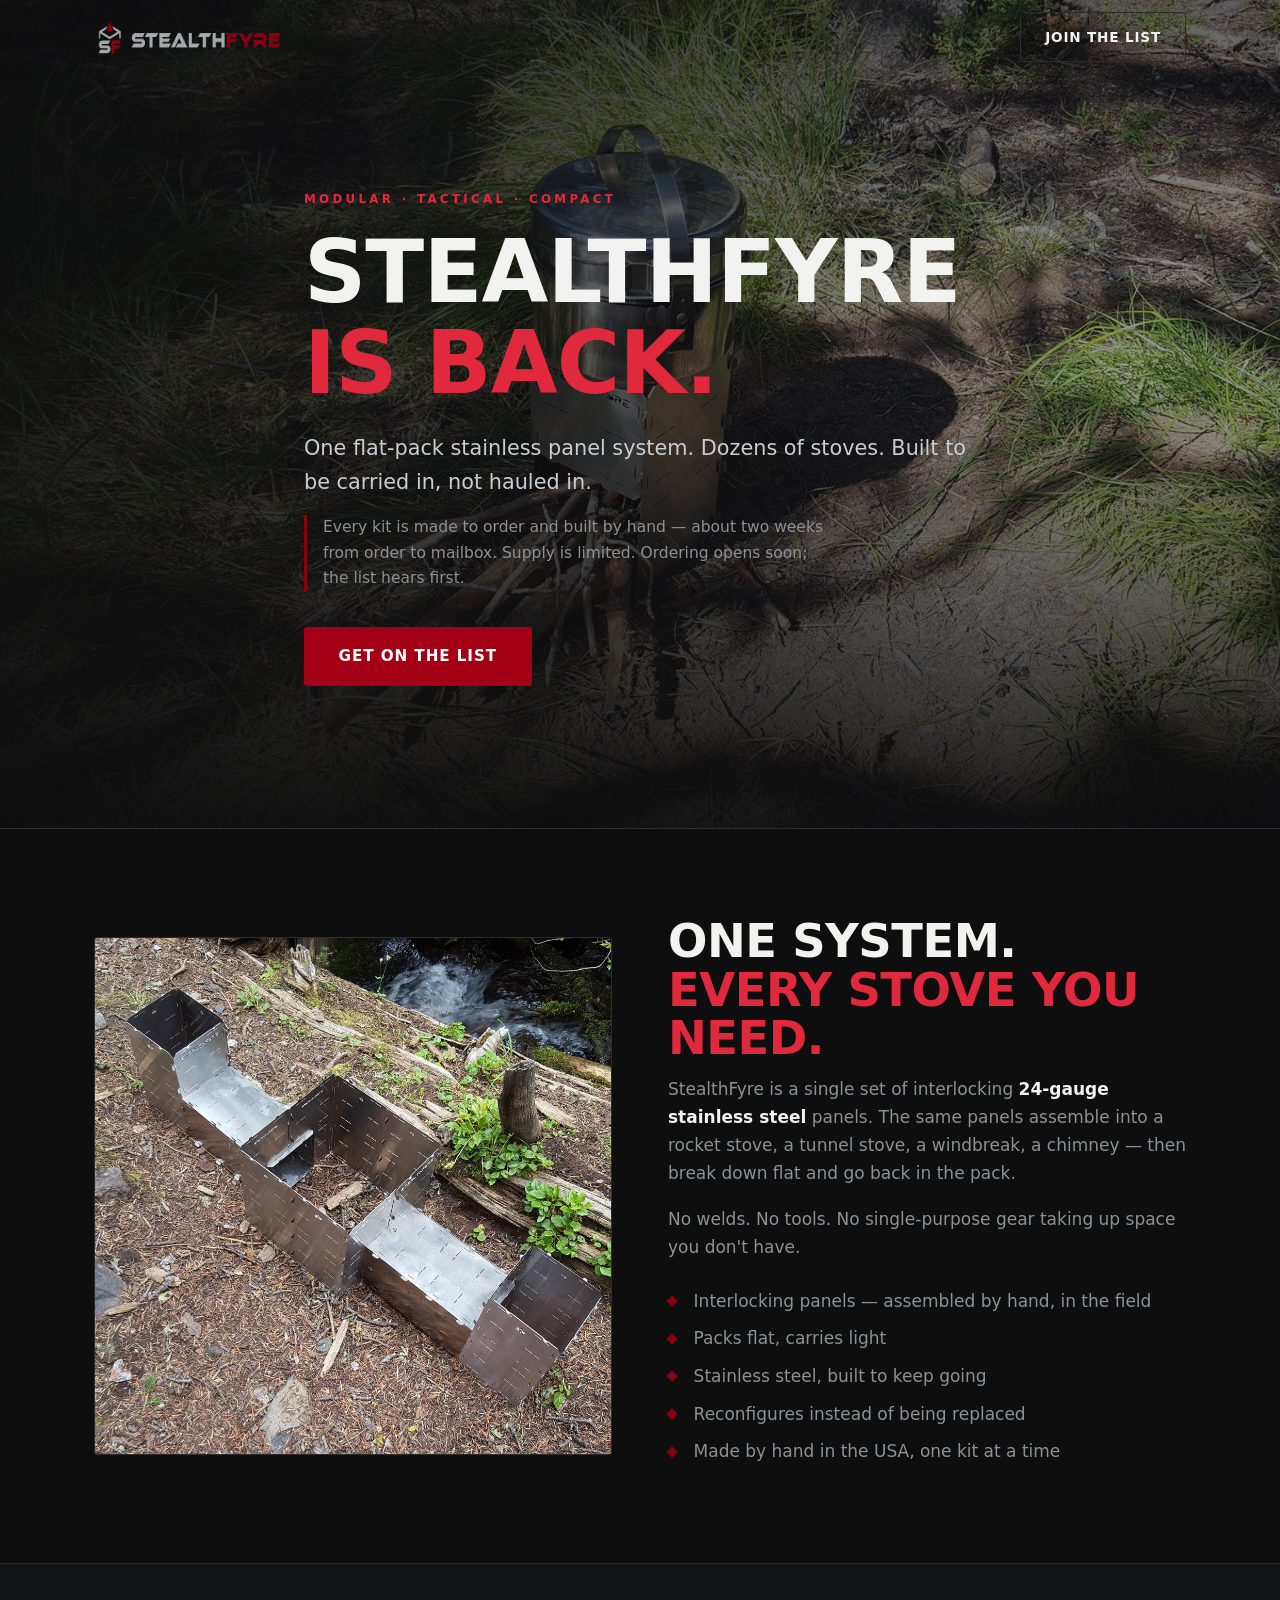
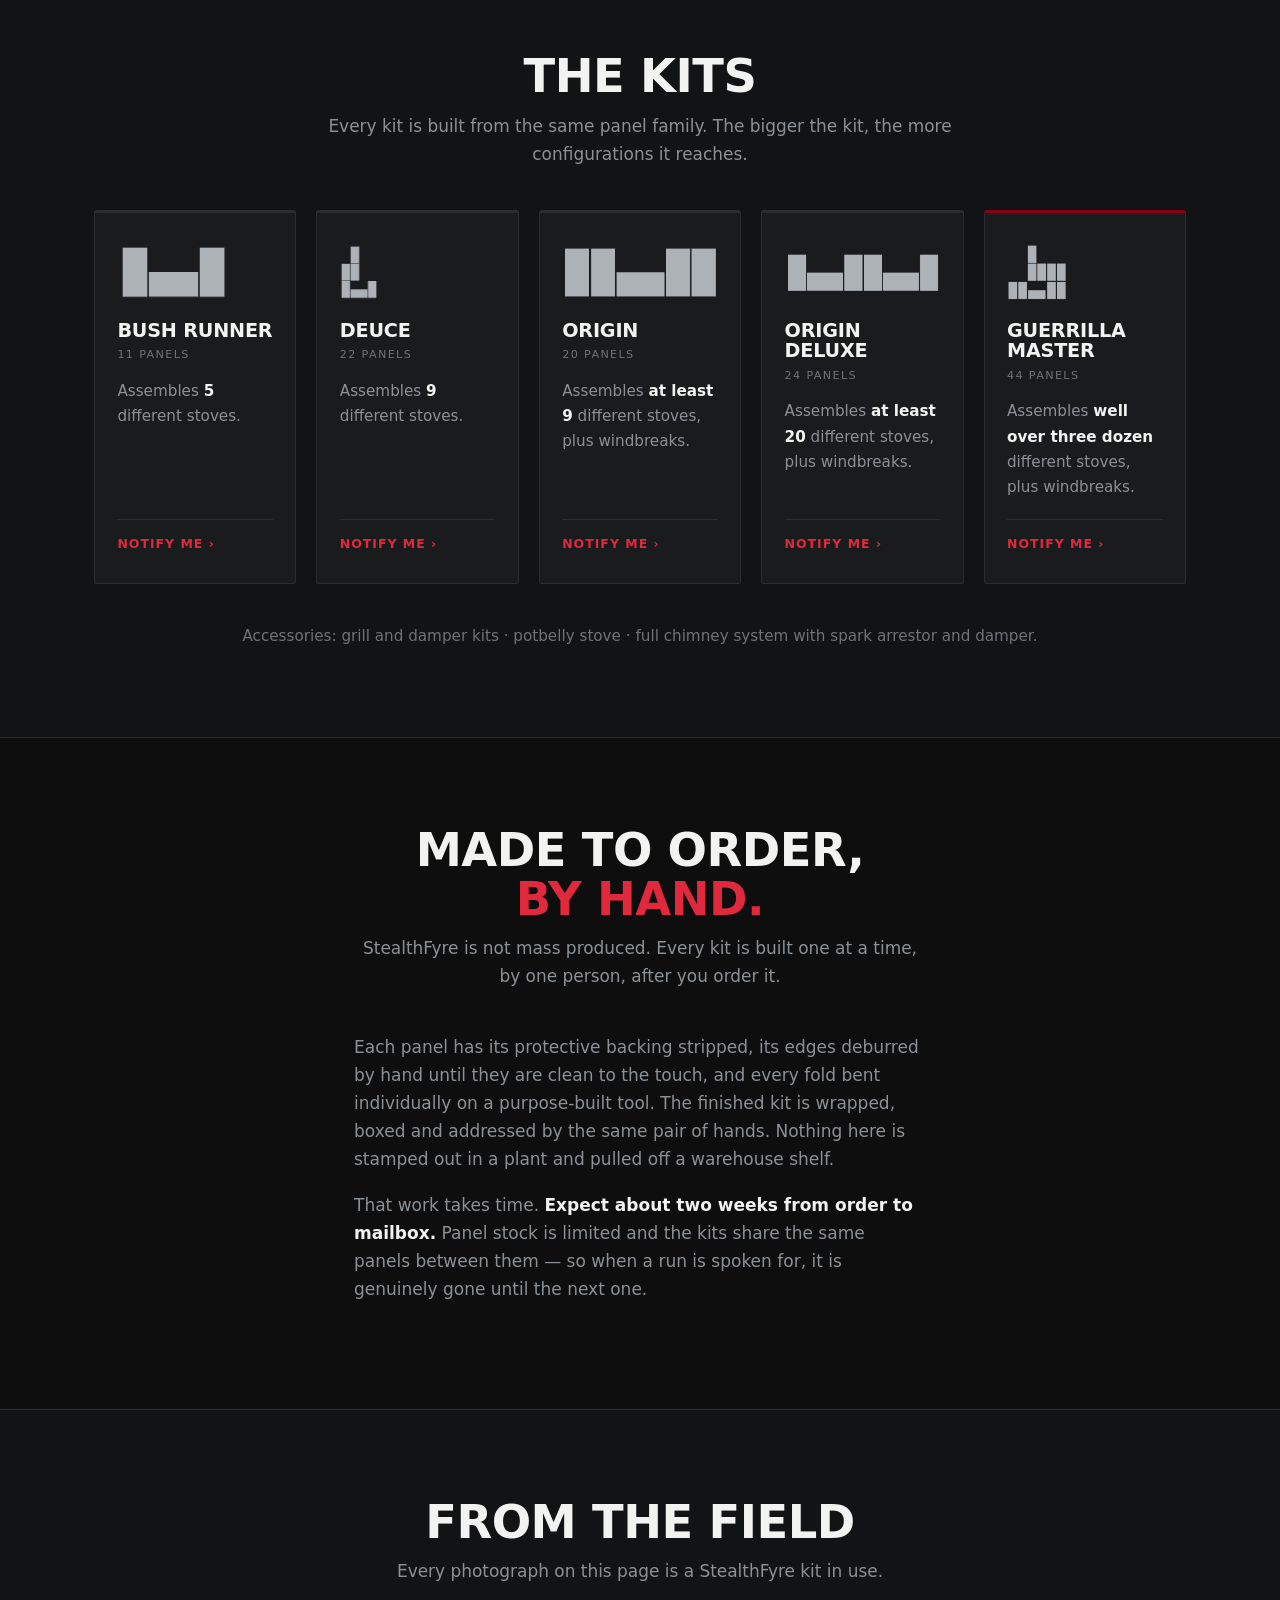
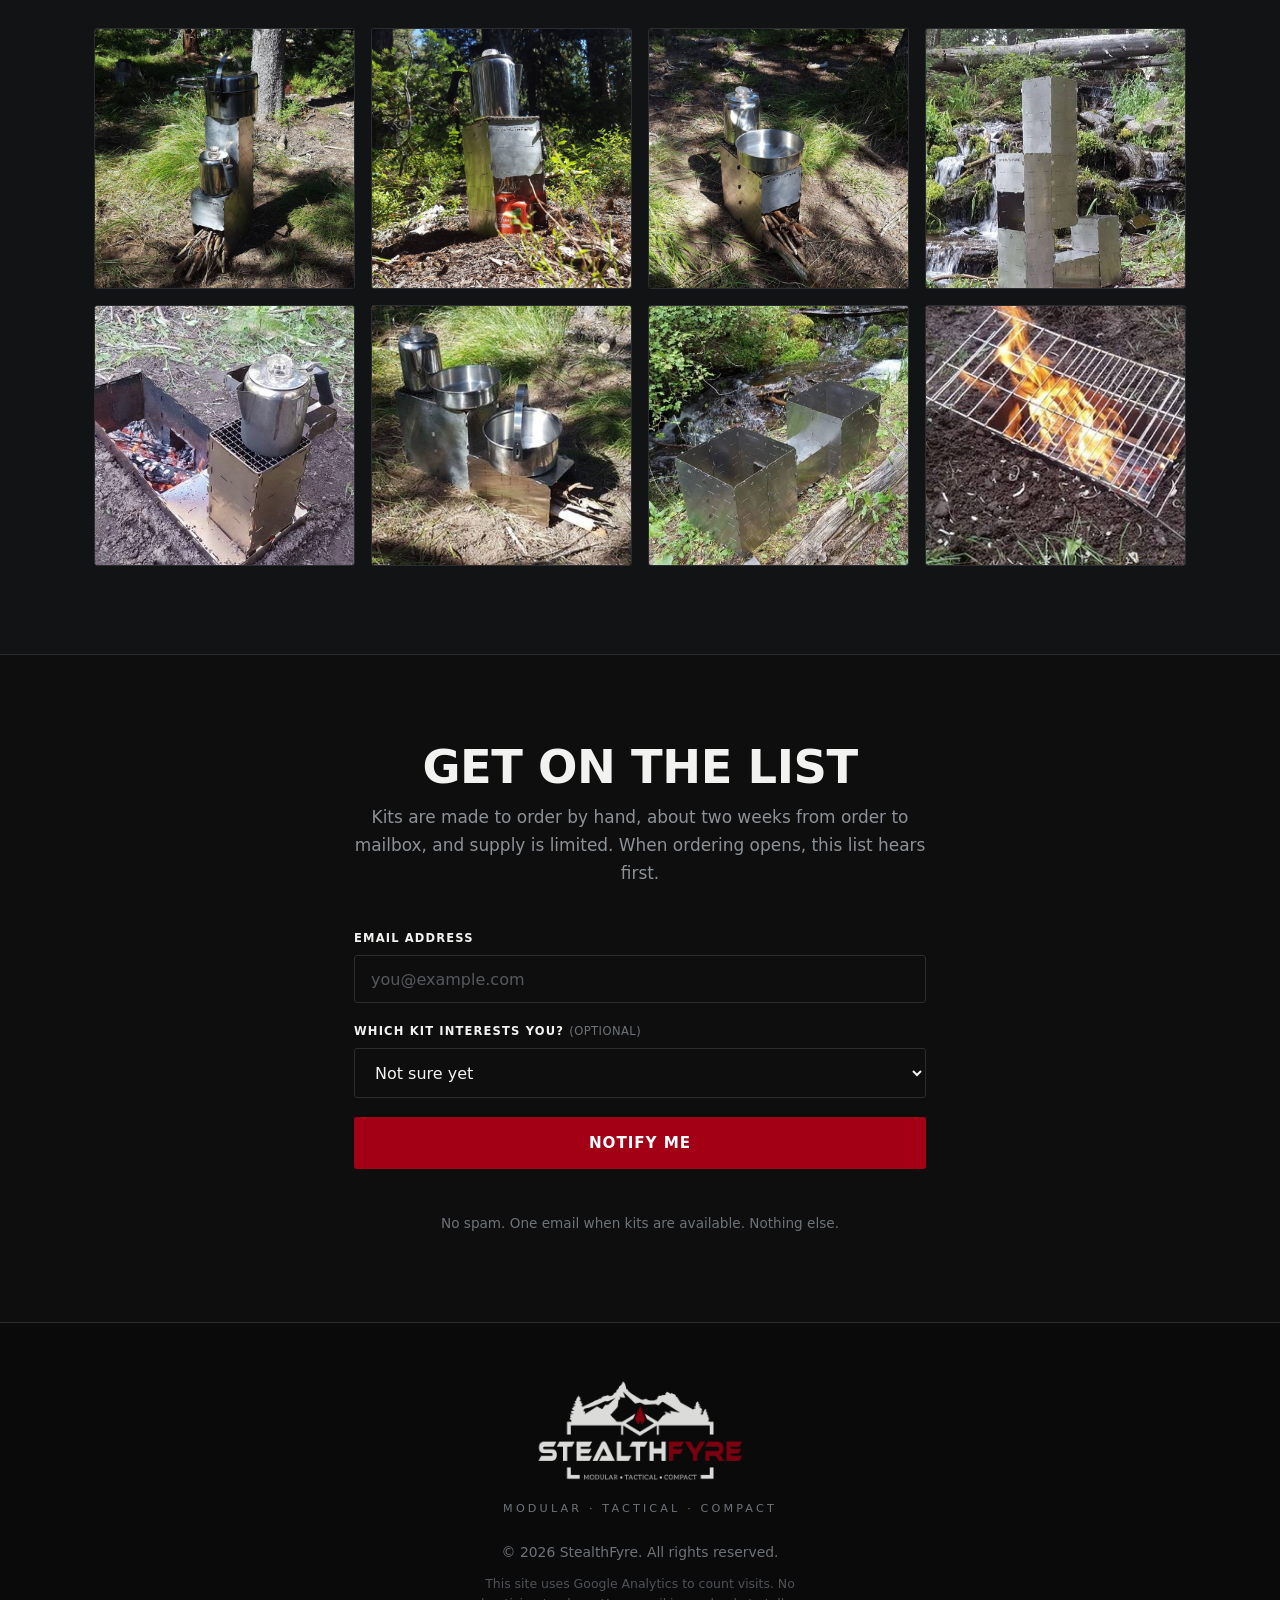
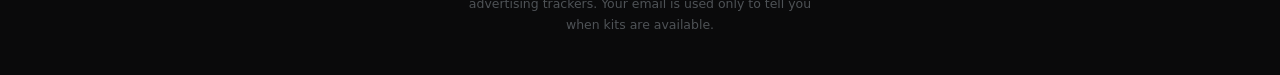
==== index.html @ ad543f23 "Serve the social card image over jsDelivr HTTPS as a cert workaround stealthfyre.com has no HTTPS ce" ====
<!DOCTYPE html>
<html lang="en">
<head>
<meta charset="utf-8">
<meta name="viewport" content="width=device-width, initial-scale=1">
<title>StealthFyre — Modular Stainless Camp Stove Kits</title>
<meta name="description" content="One flat-pack stainless steel panel system that assembles into dozens of different stoves, windbreaks and chimneys. Made to order by hand in the USA. StealthFyre is back — join the list.">
<link rel="icon" href="img/favicon.png" type="image/png">
<link rel="stylesheet" href="style.css">

<meta property="og:title" content="StealthFyre — Modular Stainless Camp Stove Kits">
<meta property="og:description" content="One flat-pack stainless panel system. Dozens of stoves. StealthFyre is back.">
<!-- TEMPORARY: stealthfyre.com has no HTTPS certificate yet, so https://stealthfyre.com/img/og.jpg
     is unreachable and social cards fail to load the image. Served over jsDelivr's valid HTTPS
     instead, pinned to an immutable commit. REVERT both image URLs and og:url to
     https://stealthfyre.com/... once the GitHub Pages certificate is issued. -->
<meta property="og:image" content="https://cdn.jsdelivr.net/gh/Pr1m4lc0d3/stealthfyre-landing@d479cb26148c72cd9382cb352076fa1e435fce63/img/og.jpg">
<meta property="og:image:width" content="1200">
<meta property="og:image:height" content="630">
<meta property="og:image:alt" content="StealthFyre — Modular, Tactical, Compact. StealthFyre is back.">
<meta property="og:url" content="http://stealthfyre.com/">
<meta property="og:type" content="website">
<meta property="og:site_name" content="StealthFyre">
<meta name="twitter:card" content="summary_large_image">
<meta name="twitter:title" content="StealthFyre — Modular Stainless Camp Stove Kits">
<meta name="twitter:description" content="One flat-pack stainless panel system. Dozens of stoves. StealthFyre is back.">
<meta name="twitter:image" content="https://cdn.jsdelivr.net/gh/Pr1m4lc0d3/stealthfyre-landing@d479cb26148c72cd9382cb352076fa1e435fce63/img/og.jpg">

<!-- ============================================================
     GA4 — StealthFyre property (a13144342 / p547439511),
     web stream "StealthFyre landing" -> https://stealthfyre.com
     ============================================================ -->
<script>
  window.SF_GA_ID = 'G-MMNR8VCMZ4';
</script>
<script async src="https://www.googletagmanager.com/gtag/js?id=G-MMNR8VCMZ4"></script>
<script>
  window.dataLayer = window.dataLayer || [];
  function gtag(){dataLayer.push(arguments);}
  if (!/^G-X+$/.test(window.SF_GA_ID)) {
    gtag('js', new Date());
    gtag('config', window.SF_GA_ID);
  }
</script>
</head>
<body>

<a class="skip" href="#main">Skip to content</a>

<header class="nav" id="nav">
  <div class="wrap nav__inner">
    <a class="nav__logo" href="#top" aria-label="StealthFyre home">
      <img src="img/logo-nav.png" alt="StealthFyre" width="250" height="44">
    </a>
    <a class="btn btn--ghost nav__cta" href="#waitlist">Join the list</a>
  </div>
</header>

<main id="main">

<!-- ================= HERO ================= -->
<section class="hero" id="top">
  <div class="hero__media" role="img" aria-label="A StealthFyre stainless panel stove burning wood in a sunlit forest clearing, a camp pot resting on top"></div>
  <div class="hero__scrim"></div>
  <div class="wrap hero__inner">
    <p class="eyebrow">Modular &middot; Tactical &middot; Compact</p>
    <h1 class="hero__title">StealthFyre<br><span class="accent">is back.</span></h1>
    <p class="hero__sub">
      One flat-pack stainless panel system. Dozens of stoves.
      Built to be carried in, not hauled in.
    </p>
    <p class="hero__note">
      Every kit is made to order and built by hand — about two weeks from order to mailbox.
      Supply is limited. Ordering opens soon; the list hears first.
    </p>
    <a class="btn btn--primary btn--lg" href="#waitlist" data-track="hero_cta">Get on the list</a>
  </div>
</section>

<!-- ================= THE SYSTEM ================= -->
<section class="section" id="system">
  <div class="wrap split">
    <div class="split__media">
      <img src="img/system.jpg" alt="Several StealthFyre units assembled side by side from the same interlocking panels, set up on a creek bank" width="1000" height="1000" loading="lazy">
    </div>
    <div class="split__body">
      <h2 class="h2">One system.<br><span class="accent">Every stove you need.</span></h2>
      <p>
        StealthFyre is a single set of interlocking <strong>24-gauge stainless steel</strong>
        panels. The same panels assemble into a rocket stove, a tunnel stove, a windbreak,
        a chimney — then break down flat and go back in the pack.
      </p>
      <p>
        No welds. No tools. No single-purpose gear taking up space you don't have.
      </p>
      <ul class="ticks">
        <li>Interlocking panels — assembled by hand, in the field</li>
        <li>Packs flat, carries light</li>
        <li>Stainless steel, built to keep going</li>
        <li>Reconfigures instead of being replaced</li>
        <li>Made by hand in the USA, one kit at a time</li>
      </ul>
    </div>
  </div>
</section>

<!-- ================= THE KITS ================= -->
<section class="section section--alt" id="kits">
  <div class="wrap">
    <h2 class="h2 center">The kits</h2>
    <p class="lede center">
      Every kit is built from the same panel family. The bigger the kit, the more
      configurations it reaches.
    </p>

    <div class="kits">

      <article class="kit">
        <div class="kit__icon"><img src="img/kit-bush-runner-light.png" alt="" width="239" height="119" loading="lazy"></div>
        <h3 class="kit__name">Bush Runner</h3>
        <p class="kit__panels">11 panels</p>
        <p class="kit__cap">Assembles <strong>5</strong> different stoves.</p>
        <!-- CTA SLOT: swap this anchor for a Stripe Payment Link when selling opens -->
        <a class="kit__cta" href="#waitlist" data-track="kit_bush_runner">Notify me &rsaquo;</a>
      </article>

      <article class="kit">
        <div class="kit__icon"><img src="img/kit-deuce-light.png" alt="" width="169" height="248" loading="lazy"></div>
        <h3 class="kit__name">Deuce</h3>
        <p class="kit__panels">22 panels</p>
        <p class="kit__cap">Assembles <strong>9</strong> different stoves.</p>
        <!-- CTA SLOT -->
        <a class="kit__cta" href="#waitlist" data-track="kit_deuce">Notify me &rsaquo;</a>
      </article>

      <article class="kit">
        <div class="kit__icon"><img src="img/kit-origin-light.png" alt="" width="270" height="92" loading="lazy"></div>
        <h3 class="kit__name">Origin</h3>
        <p class="kit__panels">20 panels</p>
        <p class="kit__cap">Assembles <strong>at least 9</strong> different stoves, plus windbreaks.</p>
        <!-- CTA SLOT -->
        <a class="kit__cta" href="#waitlist" data-track="kit_origin">Notify me &rsaquo;</a>
      </article>

      <article class="kit">
        <div class="kit__icon"><img src="img/kit-origin-deluxe-light.png" alt="" width="275" height="76" loading="lazy"></div>
        <h3 class="kit__name">Origin Deluxe</h3>
        <p class="kit__panels">24 panels</p>
        <p class="kit__cap">Assembles <strong>at least 20</strong> different stoves, plus windbreaks.</p>
        <!-- CTA SLOT -->
        <a class="kit__cta" href="#waitlist" data-track="kit_origin_deluxe">Notify me &rsaquo;</a>
      </article>

      <article class="kit kit--flag">
        <div class="kit__icon"><img src="img/kit-guerrilla-master-light.png" alt="" width="189" height="177" loading="lazy"></div>
        <h3 class="kit__name">Guerrilla Master</h3>
        <p class="kit__panels">44 panels</p>
        <p class="kit__cap">Assembles <strong>well over three dozen</strong> different stoves, plus windbreaks.</p>
        <!-- CTA SLOT -->
        <a class="kit__cta" href="#waitlist" data-track="kit_guerrilla_master">Notify me &rsaquo;</a>
      </article>

    </div>

    <p class="accessories">
      Accessories: grill and damper kits &middot; potbelly stove &middot; full chimney system
      with spark arrestor and damper.
    </p>
  </div>
</section>

<!-- ================= MADE BY HAND ================= -->
<section class="section" id="made">
  <div class="wrap narrow">
    <h2 class="h2 center">Made to order,<br><span class="accent">by hand.</span></h2>
    <p class="lede center">
      StealthFyre is not mass produced. Every kit is built one at a time, by one person,
      after you order it.
    </p>
    <p>
      Each panel has its protective backing stripped, its edges deburred by hand until
      they are clean to the touch, and every fold bent individually on a purpose-built
      tool. The finished kit is wrapped, boxed and addressed by the same pair of hands.
      Nothing here is stamped out in a plant and pulled off a warehouse shelf.
    </p>
    <p>
      That work takes time. <strong>Expect about two weeks from order to mailbox.</strong>
      Panel stock is limited and the kits share the same panels between them — so when a
      run is spoken for, it is genuinely gone until the next one.
    </p>
  </div>
</section>

<!-- ================= FIELD ================= -->
<section class="section section--alt" id="field">
  <div class="wrap">
    <h2 class="h2 center">From the field</h2>
    <p class="lede center">Every photograph on this page is a StealthFyre kit in use.</p>
    <div class="grid">
      <figure class="grid__item"><img src="img/field-1.jpg" alt="A tall StealthFyre rocket stove tower with a pot on top and a percolator on a side shelf, in open pine forest" width="700" height="700" loading="lazy"></figure>
      <figure class="grid__item"><img src="img/field-2.jpg" alt="A percolator heating on a StealthFyre panel stove, brand name visible stamped on the stainless face" width="700" height="700" loading="lazy"></figure>
      <figure class="grid__item"><img src="img/field-3.jpg" alt="A frying pan and percolator side by side on the grill top of a StealthFyre stove burning wood" width="700" height="700" loading="lazy"></figure>
      <figure class="grid__item"><img src="img/field-4.jpg" alt="A StealthFyre tower configuration standing beside a mossy waterfall" width="500" height="547" loading="lazy"></figure>
      <figure class="grid__item"><img src="img/field-5.jpg" alt="A StealthFyre stove set into a dug fire pit with a percolator heating on the panel top" width="434" height="464" loading="lazy"></figure>
      <figure class="grid__item"><img src="img/field-6.jpg" alt="Two pots and a percolator heating together on a StealthFyre stove in tall grass" width="500" height="545" loading="lazy"></figure>
      <figure class="grid__item"><img src="img/field-7.jpg" alt="Bare StealthFyre stainless panels assembled into two open box units beside a creek" width="452" height="450" loading="lazy"></figure>
      <figure class="grid__item"><img src="img/field-8.jpg" alt="A StealthFyre stove assembled and burning in a forest camp" width="500" height="636" loading="lazy"></figure>
    </div>
  </div>
</section>

<!-- ================= WAITLIST ================= -->
<section class="section" id="waitlist">
  <div class="wrap narrow">
    <h2 class="h2 center">Get on the list</h2>
    <p class="lede center">
      Kits are made to order by hand, about two weeks from order to mailbox, and supply
      is limited. When ordering opens, this list hears first.
    </p>

    <form class="form" id="waitlist-form" novalidate>
      <div class="field">
        <label for="email">Email address</label>
        <input type="email" id="email" name="email_address" required autocomplete="email" placeholder="you@example.com">
      </div>

      <div class="field">
        <label for="kit">Which kit interests you? <span class="opt">(optional)</span></label>
        <select id="kit" name="fields[kit_interest]">
          <option value="">Not sure yet</option>
          <option value="Bush Runner">Bush Runner</option>
          <option value="Deuce">Deuce</option>
          <option value="Origin">Origin</option>
          <option value="Origin Deluxe">Origin Deluxe</option>
          <option value="Guerrilla Master">Guerrilla Master</option>
        </select>
      </div>

      <button class="btn btn--primary btn--lg btn--block" type="submit" id="submit-btn">Notify me</button>

      <p class="form__msg" id="form-msg" role="status" aria-live="polite"></p>
      <p class="form__fine">No spam. One email when kits are available. Nothing else.</p>
    </form>
  </div>
</section>

</main>

<footer class="footer">
  <div class="wrap footer__inner">
    <img class="footer__logo" src="img/logo-footer-light.png" alt="StealthFyre — Modular, Tactical, Compact" width="480" height="236" loading="lazy">
    <p class="footer__line">Modular &middot; Tactical &middot; Compact</p>
    <p class="footer__meta">
      &copy; <span id="year">2026</span> StealthFyre. All rights reserved.
    </p>
    <p class="footer__privacy">
      This site uses Google Analytics to count visits. No advertising trackers.
      Your email is used only to tell you when kits are available.
    </p>
  </div>
</footer>

<script>
(function () {
  'use strict';

  /* ============================================================
     KIT (ConvertKit) form for StealthFyre.
     Form 9737030, separate from the Madame Whisper form (9730404)
     so the lists stay clean. Its custom field posts as
     `fields[kit_interest]`, which is what the select below sends.
     ============================================================ */
  var KIT_FORM_ID = '9737030';

  var form   = document.getElementById('waitlist-form');
  var msg    = document.getElementById('form-msg');
  var btn    = document.getElementById('submit-btn');
  var emailI = document.getElementById('email');
  var kitI   = document.getElementById('kit');

  document.getElementById('year').textContent = new Date().getFullYear();

  function track(name, params) {
    if (typeof gtag === 'function' && !/^G-X+$/.test(window.SF_GA_ID)) {
      gtag('event', name, params || {});
    }
  }

  function say(text, kind) {
    msg.textContent = text;
    msg.className = 'form__msg is-' + kind;
  }

  /* --- nav shadow on scroll --- */
  var nav = document.getElementById('nav');
  var onScroll = function () {
    nav.classList.toggle('is-stuck', window.scrollY > 40);
  };
  window.addEventListener('scroll', onScroll, { passive: true });
  onScroll();

  /* --- CTA click tracking --- */
  document.querySelectorAll('[data-track]').forEach(function (el) {
    el.addEventListener('click', function () {
      track('cta_click', { cta: el.getAttribute('data-track') });
    });
  });

  /* --- scroll depth --- */
  var marks = [25, 50, 75, 100], seen = {};
  window.addEventListener('scroll', function () {
    var h = document.body.scrollHeight - window.innerHeight;
    if (h <= 0) return;
    var pct = (window.scrollY / h) * 100;
    marks.forEach(function (m) {
      if (pct >= m && !seen[m]) { seen[m] = 1; track('scroll_depth', { percent: m }); }
    });
  }, { passive: true });

  /* --- submit --- */
  form.addEventListener('submit', function (e) {
    e.preventDefault();

    var email = emailI.value.trim();
    if (!email || email.indexOf('@') < 1 || email.indexOf('.') < 0) {
      say('Please enter a valid email address.', 'error');
      emailI.focus();
      return;
    }

    if (KIT_FORM_ID === 'REPLACE_ME') {
      say('The list isn’t open just yet — check back shortly.', 'error');
      return;
    }

    btn.disabled = true;
    btn.textContent = 'Sending…';
    say('', 'idle');

    var data = new FormData();
    data.append('email_address', email);
    if (kitI.value) data.append('fields[kit_interest]', kitI.value);

    fetch('https://app.kit.com/forms/' + KIT_FORM_ID + '/subscriptions', {
      method: 'POST',
      body: data,
      headers: { 'Accept': 'application/json' }
    })
    .then(function (r) { return r.json(); })
    .then(function (out) {
      if (out && (out.status === 'success' || out.subscription)) {
        form.reset();
        say('You’re on the list. Check your inbox to confirm.', 'ok');
        track('waitlist_submit', { kit: kitI.value || 'not_sure' });
      } else {
        say('Something went wrong. Please try again.', 'error');
      }
    })
    .catch(function () {
      say('Couldn’t reach the server. Please try again.', 'error');
    })
    .finally(function () {
      btn.disabled = false;
      btn.textContent = 'Notify me';
    });
  });
})();
</script>

</body>
</html>
---- style.css ----
/* ==========================================================================
   StealthFyre — landing page
   Brand tokens sampled from the original logo artwork. Dark-native by design;
   there is no light theme because the brand is a black brand.
   ========================================================================== */

:root {
  /* Canonical brand ------------------------------------------------------ */
  --sf-red:       #890011;   /* sampled from StealthFyre---Logo-icon2.png */
  --sf-black:     #0E0E0F;
  --sf-panel:     #1A1B1D;
  --sf-steel:     #8C9196;
  --sf-white:     #F2F2F0;

  /* Interface variants --------------------------------------------------- */
  /* #890011 is unreadable as TEXT on near-black, so accent text and hover
     states use brightened members of the same red family. Fills and rules
     still use the canonical brand red. */
  --sf-red-text:  #E0293D;
  --sf-red-fill:  #A30016;
  --sf-red-hi:    #C4001E;

  --sf-line:      #2A2C2F;
  --sf-dim:       #6E7378;

  --font-head: system-ui, -apple-system, "Segoe UI", Roboto, "Helvetica Neue", Arial, sans-serif;
  --font-body: system-ui, -apple-system, "Segoe UI", Roboto, "Helvetica Neue", Arial, sans-serif;

  --wrap: 1140px;
  --radius: 3px;   /* nearly square — the product is folded sheet metal */
}

/* --- reset ---------------------------------------------------------------- */
*, *::before, *::after { box-sizing: border-box; }
html { -webkit-text-size-adjust: 100%; scroll-behavior: smooth; }
body {
  margin: 0;
  background: var(--sf-black);
  color: var(--sf-steel);
  font-family: var(--font-body);
  font-size: 17px;
  line-height: 1.65;
  overflow-x: hidden;
}
img { max-width: 100%; height: auto; display: block; }

@media (prefers-reduced-motion: reduce) {
  html { scroll-behavior: auto; }
  *, *::before, *::after { animation: none !important; transition: none !important; }
}

.skip {
  position: absolute; left: -9999px; top: 0; z-index: 200;
  background: var(--sf-red-fill); color: #fff; padding: .75rem 1.25rem;
}
.skip:focus { left: 0; }

.wrap { width: 100%; max-width: var(--wrap); margin: 0 auto; padding: 0 24px; }
.wrap.narrow { max-width: 620px; }
.center { text-align: center; }

/* --- type ----------------------------------------------------------------- */
.h2, .hero__title, .kit__name {
  font-family: var(--font-head);
  font-weight: 800;
  text-transform: uppercase;
  letter-spacing: -0.01em;
  color: var(--sf-white);
  line-height: 1.05;
  margin: 0;
}
.h2 { font-size: clamp(1.9rem, 4.2vw, 2.9rem); margin-bottom: .75rem; }
.accent { color: var(--sf-red-text); }

.eyebrow {
  font-family: var(--font-head);
  text-transform: uppercase;
  letter-spacing: .28em;
  font-size: .74rem;
  font-weight: 700;
  color: var(--sf-red-text);
  margin: 0 0 1.1rem;
}
.lede { font-size: 1.06rem; max-width: 60ch; margin: 0 auto 2.6rem; }
p { margin: 0 0 1.1rem; }
strong { color: var(--sf-white); font-weight: 700; }

/* --- buttons -------------------------------------------------------------- */
.btn {
  display: inline-block;
  font-family: var(--font-head);
  font-weight: 700;
  text-transform: uppercase;
  letter-spacing: .06em;
  font-size: .85rem;
  text-decoration: none;
  padding: .8rem 1.5rem;
  border-radius: var(--radius);
  border: 1px solid transparent;
  cursor: pointer;
  transition: background-color .15s ease, border-color .15s ease, color .15s ease;
}
.btn--primary { background: var(--sf-red-fill); color: #fff; }
.btn--primary:hover { background: var(--sf-red-hi); }
.btn--ghost {
  background: transparent; color: var(--sf-white); border-color: var(--sf-line);
}
.btn--ghost:hover { border-color: var(--sf-red-text); color: var(--sf-red-text); }
.btn--lg { padding: 1rem 2.1rem; font-size: .95rem; }
.btn--block { display: block; width: 100%; }
.btn:disabled { opacity: .55; cursor: default; }

:where(a, button, input, select, [tabindex]):focus-visible {
  outline: 2px solid var(--sf-red-text);
  outline-offset: 3px;
}

/* --- nav ------------------------------------------------------------------ */
.nav {
  position: fixed; inset: 0 0 auto 0; z-index: 100;
  background: transparent;
  border-bottom: 1px solid transparent;
  transition: background-color .2s ease, border-color .2s ease;
}
.nav.is-stuck {
  background: rgba(14,14,15,.94);
  border-bottom-color: var(--sf-line);
  backdrop-filter: blur(8px);
}
.nav__inner {
  display: flex; align-items: center; justify-content: space-between;
  min-height: 74px; gap: 1rem;
}
.nav__logo img { width: 190px; height: auto; }

/* --- hero ----------------------------------------------------------------- */
.hero { position: relative; display: flex; align-items: center; min-height: 92vh; padding: 8rem 0 5rem; }
.hero__media {
  position: absolute; inset: 0;
  background: url("img/hero.jpg") center 40% / cover no-repeat;
}
/* Weighted to the LEFT, where the text sits — so the stove on the right stays
   visible. An even scrim buried the product, which is the one thing the hero
   photo is there to show. */
.hero__scrim {
  position: absolute; inset: 0;
  background:
    linear-gradient(180deg, rgba(14,14,15,.60) 0%, rgba(14,14,15,.30) 45%, rgba(14,14,15,.93) 100%),
    linear-gradient(90deg, rgba(14,14,15,.88) 0%, rgba(14,14,15,.55) 42%, rgba(14,14,15,.12) 78%);
}
.hero__inner { position: relative; max-width: 720px; }
.hero__title { font-size: clamp(2.9rem, 8.5vw, 5.4rem); margin-bottom: 1.4rem; }
.hero__sub {
  font-size: clamp(1.05rem, 2.2vw, 1.3rem);
  color: #C9CDD1; max-width: 34em; margin-bottom: 1rem;
}
.hero__note {
  font-size: .97rem; color: var(--sf-steel);
  border-left: 3px solid var(--sf-red); padding-left: 1rem;
  max-width: 34em; margin-bottom: 2.2rem;
}

/* --- sections ------------------------------------------------------------- */
.section { padding: 5.5rem 0; border-top: 1px solid var(--sf-line); }
.section--alt { background: #121315; }

/* The nav is fixed, so an anchor jump would otherwise land the section heading
   underneath it. Offset every jump target by the nav's height. */
[id] { scroll-margin-top: 90px; }

/* --- split ---------------------------------------------------------------- */
.split { display: grid; grid-template-columns: 1fr 1fr; gap: 3.5rem; align-items: center; }
.split__media img { border: 1px solid var(--sf-line); border-radius: var(--radius); }

.ticks { list-style: none; padding: 0; margin: 1.6rem 0 0; }
.ticks li { position: relative; padding-left: 1.6rem; margin-bottom: .6rem; }
.ticks li::before {
  content: ""; position: absolute; left: 0; top: .62em;
  width: 8px; height: 8px; background: var(--sf-red); transform: rotate(45deg);
}

/* --- kits ----------------------------------------------------------------- */
/* Explicit column counts rather than auto-fit. With five kits, auto-fit landed on
   four columns and orphaned Guerrilla Master alone on a second row — the flagship
   kit stranded beside three empty slots. Five, three, two, one never orphans. */
.kits {
  display: grid; gap: 1.25rem;
  grid-template-columns: repeat(5, 1fr);
}
.kit {
  background: var(--sf-panel);
  border: 1px solid var(--sf-line);
  border-top: 3px solid var(--sf-line);
  border-radius: var(--radius);
  padding: 1.75rem 1.4rem;
  display: flex; flex-direction: column;
  transition: border-color .18s ease, transform .18s ease;
}
.kit:hover { border-color: #3A3D41; border-top-color: var(--sf-red); transform: translateY(-3px); }
.kit--flag { border-top-color: var(--sf-red); }

.kit__icon {
  height: 62px; display: flex; align-items: center; justify-content: flex-start;
  margin-bottom: 1.1rem; opacity: .85;
}
.kit__icon img { max-height: 56px; width: auto; }
.kit__name { font-size: 1.2rem; margin-bottom: .35rem; }
.kit__panels {
  font-family: var(--font-head); text-transform: uppercase;
  letter-spacing: .12em; font-size: .7rem; color: var(--sf-dim);
  margin: 0 0 .9rem;
}
.kit__cap { font-size: .95rem; flex: 1; margin-bottom: 1.2rem; }
.kit__cta {
  font-family: var(--font-head); text-transform: uppercase;
  letter-spacing: .08em; font-size: .78rem; font-weight: 700;
  color: var(--sf-red-text); text-decoration: none;
  border-top: 1px solid var(--sf-line); padding-top: .9rem;
}
.kit__cta:hover { color: var(--sf-white); }

.accessories {
  margin: 2.5rem 0 0; text-align: center; font-size: .95rem; color: var(--sf-dim);
}

/* --- field grid ----------------------------------------------------------- */
.grid { display: grid; gap: 1rem; grid-template-columns: repeat(4, 1fr); }
.grid__item { margin: 0; overflow: hidden; border: 1px solid var(--sf-line); border-radius: var(--radius); }
.grid__item img {
  width: 100%; aspect-ratio: 1 / 1; object-fit: cover;
  transition: transform .35s ease; filter: saturate(.92);
}
.grid__item:hover img { transform: scale(1.05); filter: saturate(1); }

/* --- form ----------------------------------------------------------------- */
.form { margin-top: 2rem; }
.field { margin-bottom: 1.15rem; }
.field label {
  display: block; margin-bottom: .45rem;
  font-family: var(--font-head); text-transform: uppercase;
  letter-spacing: .1em; font-size: .72rem; font-weight: 700; color: var(--sf-white);
}
.field .opt { color: var(--sf-dim); font-weight: 400; letter-spacing: .04em; }
.field input, .field select {
  width: 100%; padding: .85rem 1rem;
  background: var(--sf-black);
  border: 1px solid var(--sf-line); border-radius: var(--radius);
  color: var(--sf-white); font-family: var(--font-body); font-size: 1rem;
}
.field input::placeholder { color: #55595D; }
.field input:focus, .field select:focus { border-color: var(--sf-red-text); }

.form__msg { min-height: 1.4em; margin: .9rem 0 0; font-size: .93rem; }
.form__msg.is-ok    { color: #4ED17A; }
.form__msg.is-error { color: var(--sf-red-text); }
.form__fine { font-size: .85rem; color: var(--sf-dim); margin: .5rem 0 0; text-align: center; }

/* --- footer --------------------------------------------------------------- */
.footer { border-top: 1px solid var(--sf-line); padding: 3.5rem 0 2.5rem; background: #0A0A0B; }
.footer__inner { text-align: center; }
.footer__logo { width: 210px; height: auto; margin: 0 auto 1.1rem; opacity: .9; }
.footer__line {
  font-family: var(--font-head); text-transform: uppercase;
  letter-spacing: .28em; font-size: .7rem; color: var(--sf-dim); margin-bottom: 1.4rem;
}
.footer__meta { font-size: .87rem; color: var(--sf-dim); margin-bottom: .6rem; }
.footer__privacy { font-size: .78rem; color: #4E5256; max-width: 46ch; margin: 0 auto; }

/* --- responsive ----------------------------------------------------------- */
@media (max-width: 1080px) {
  .kits { grid-template-columns: repeat(3, 1fr); }
}

@media (max-width: 900px) {
  .split { grid-template-columns: 1fr; gap: 2.25rem; }
  .split__media { order: -1; }
  .grid { grid-template-columns: repeat(2, 1fr); }
}

@media (max-width: 760px) {
  .kits { grid-template-columns: repeat(2, 1fr); }
}

@media (max-width: 620px) {
  body { font-size: 16px; }
  .section { padding: 3.75rem 0; }
  .hero { min-height: 88vh; padding: 7rem 0 4rem; }
  .hero__scrim {
    background: linear-gradient(180deg, rgba(14,14,15,.78) 0%, rgba(14,14,15,.62) 40%, rgba(14,14,15,.96) 100%);
  }
  .nav__cta { padding: .65rem 1.05rem; font-size: .78rem; }
  .nav__logo img { width: 155px; }
  .grid { gap: .6rem; }
  .kits { grid-template-columns: 1fr; }
}

@media (max-width: 380px) {
  .grid { grid-template-columns: 1fr; }
}
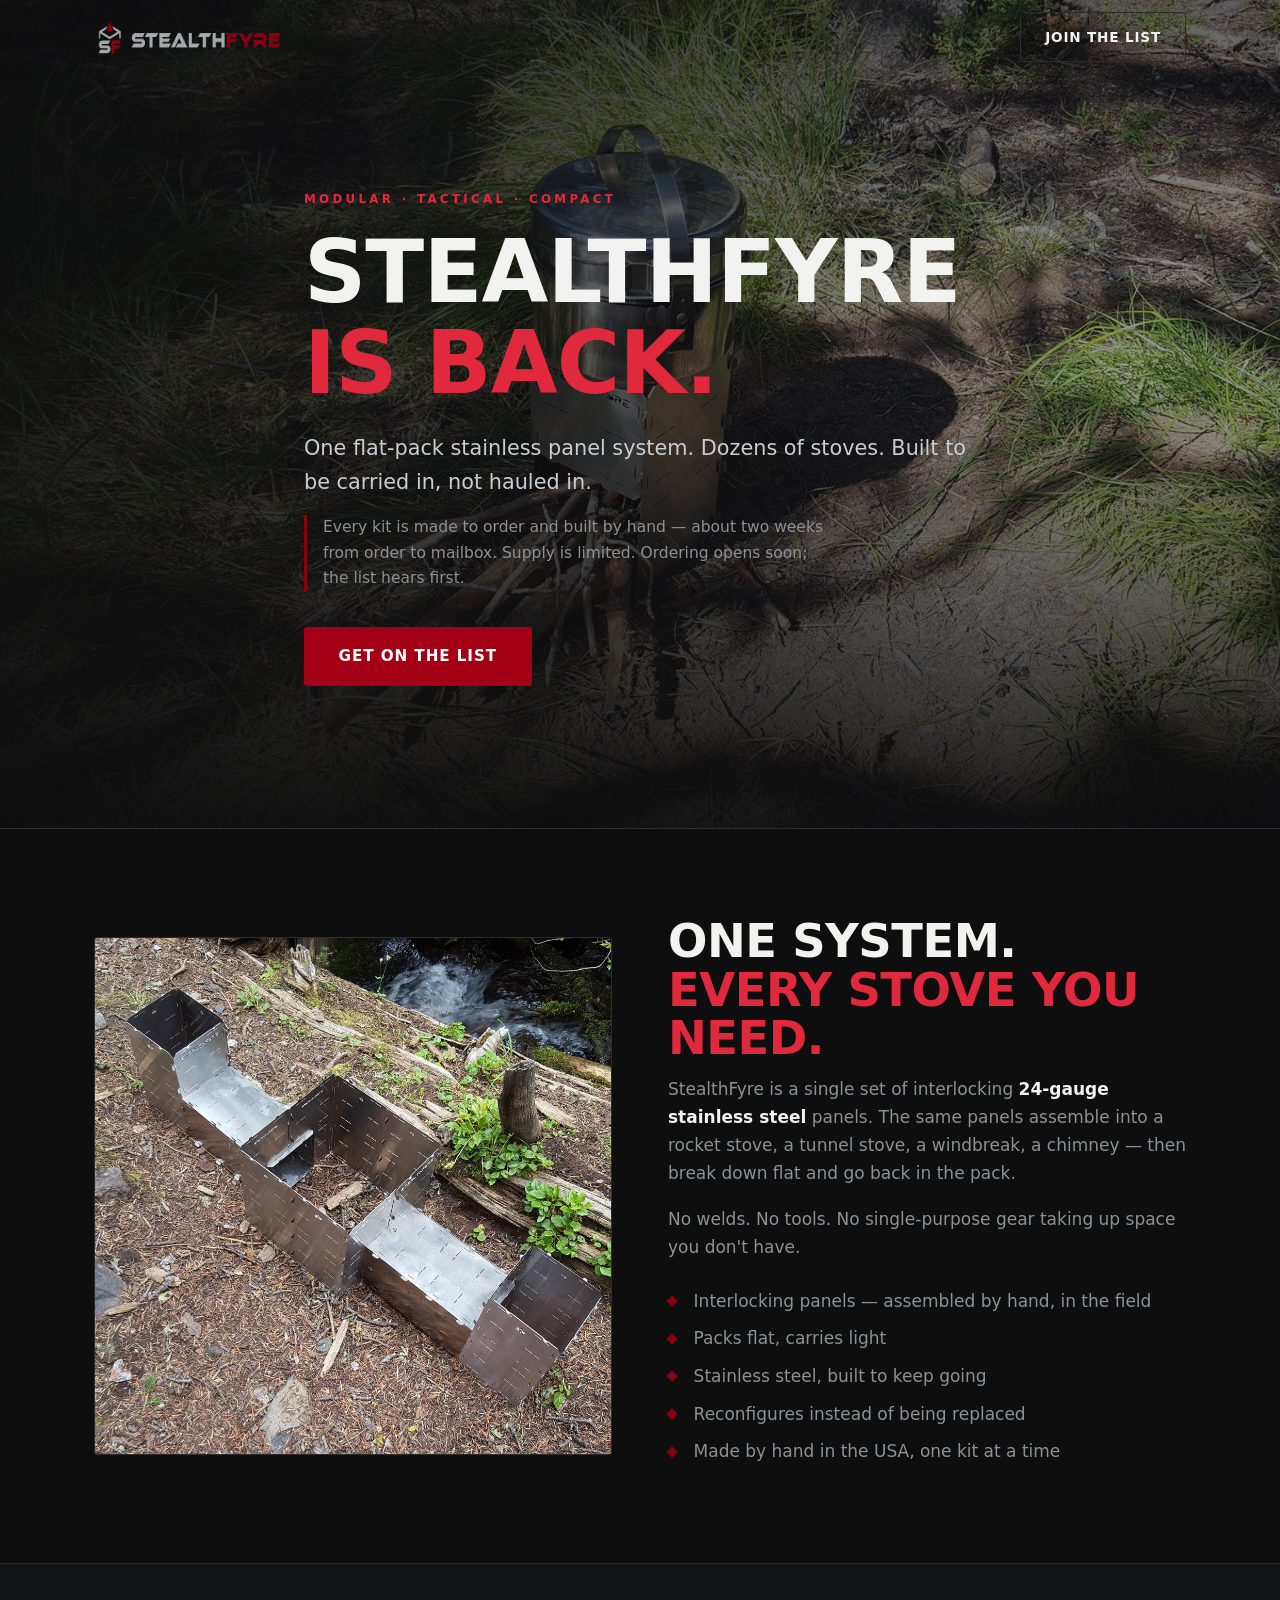
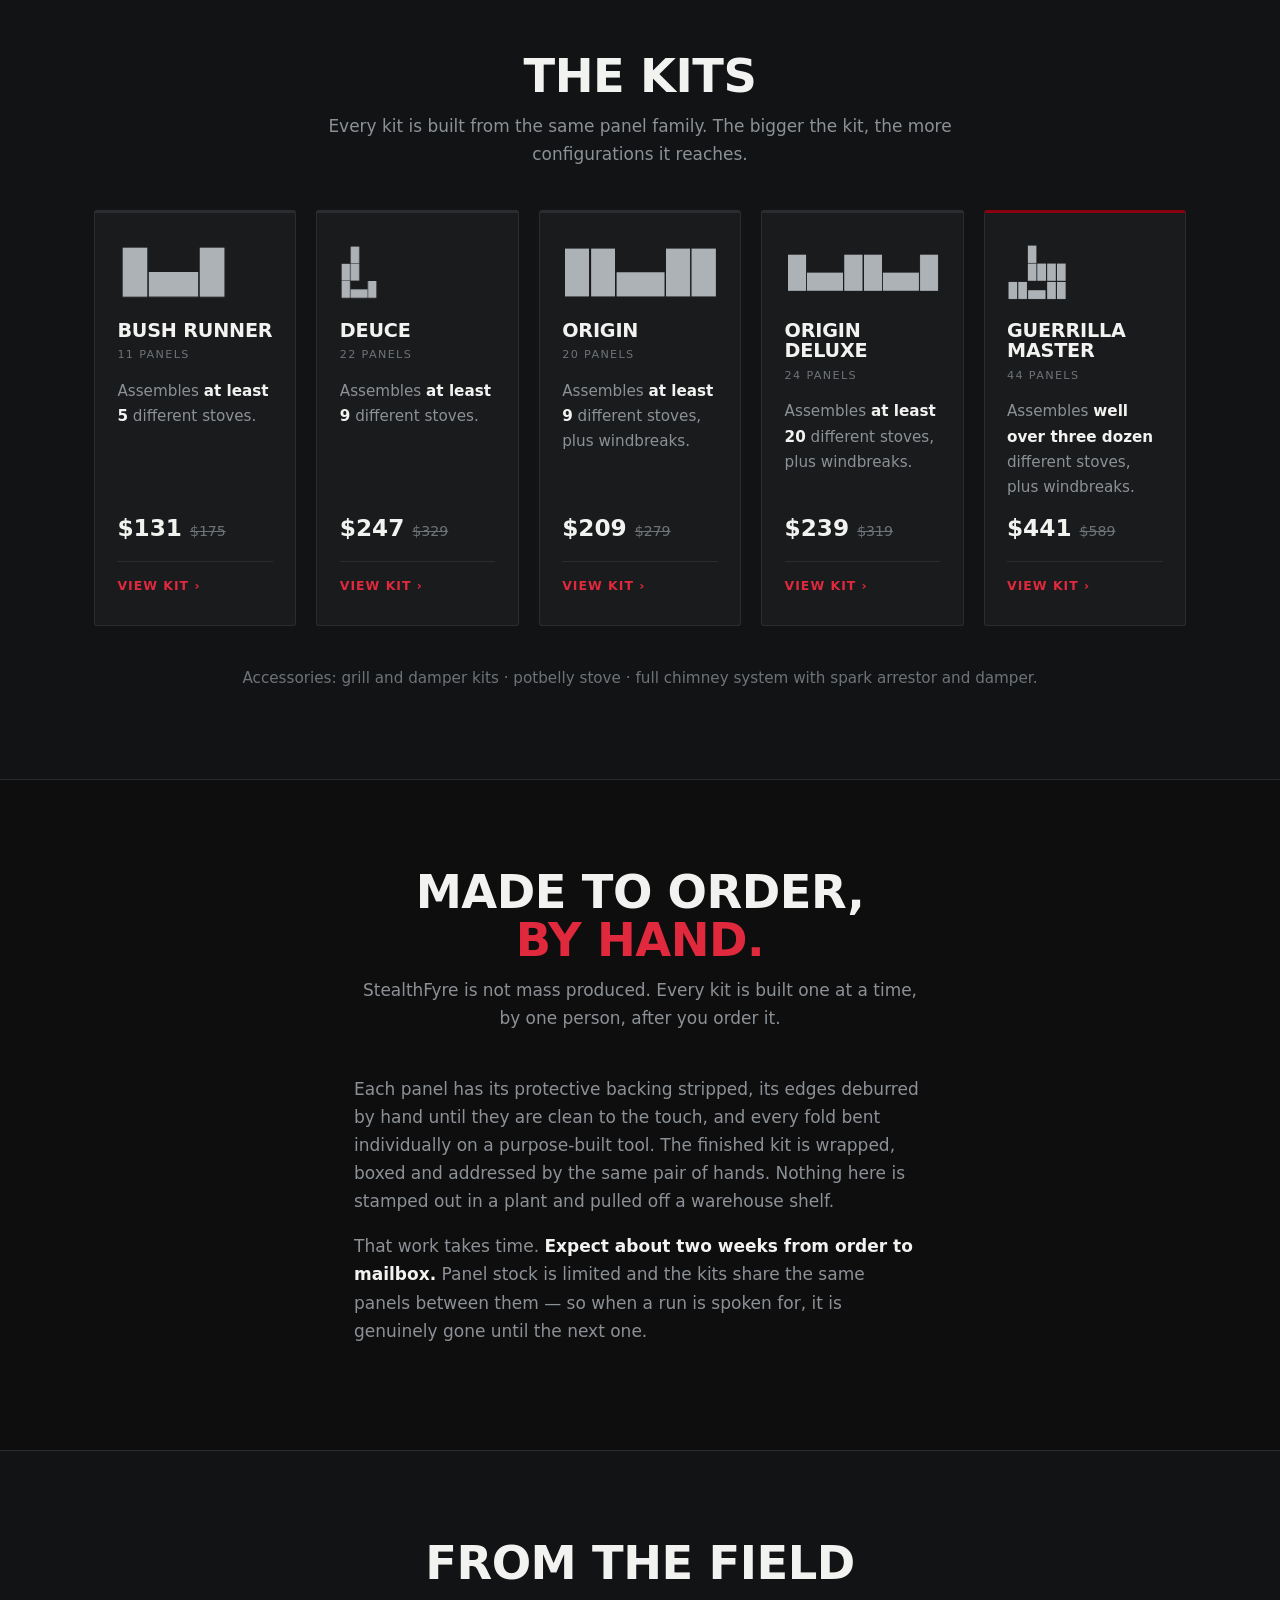
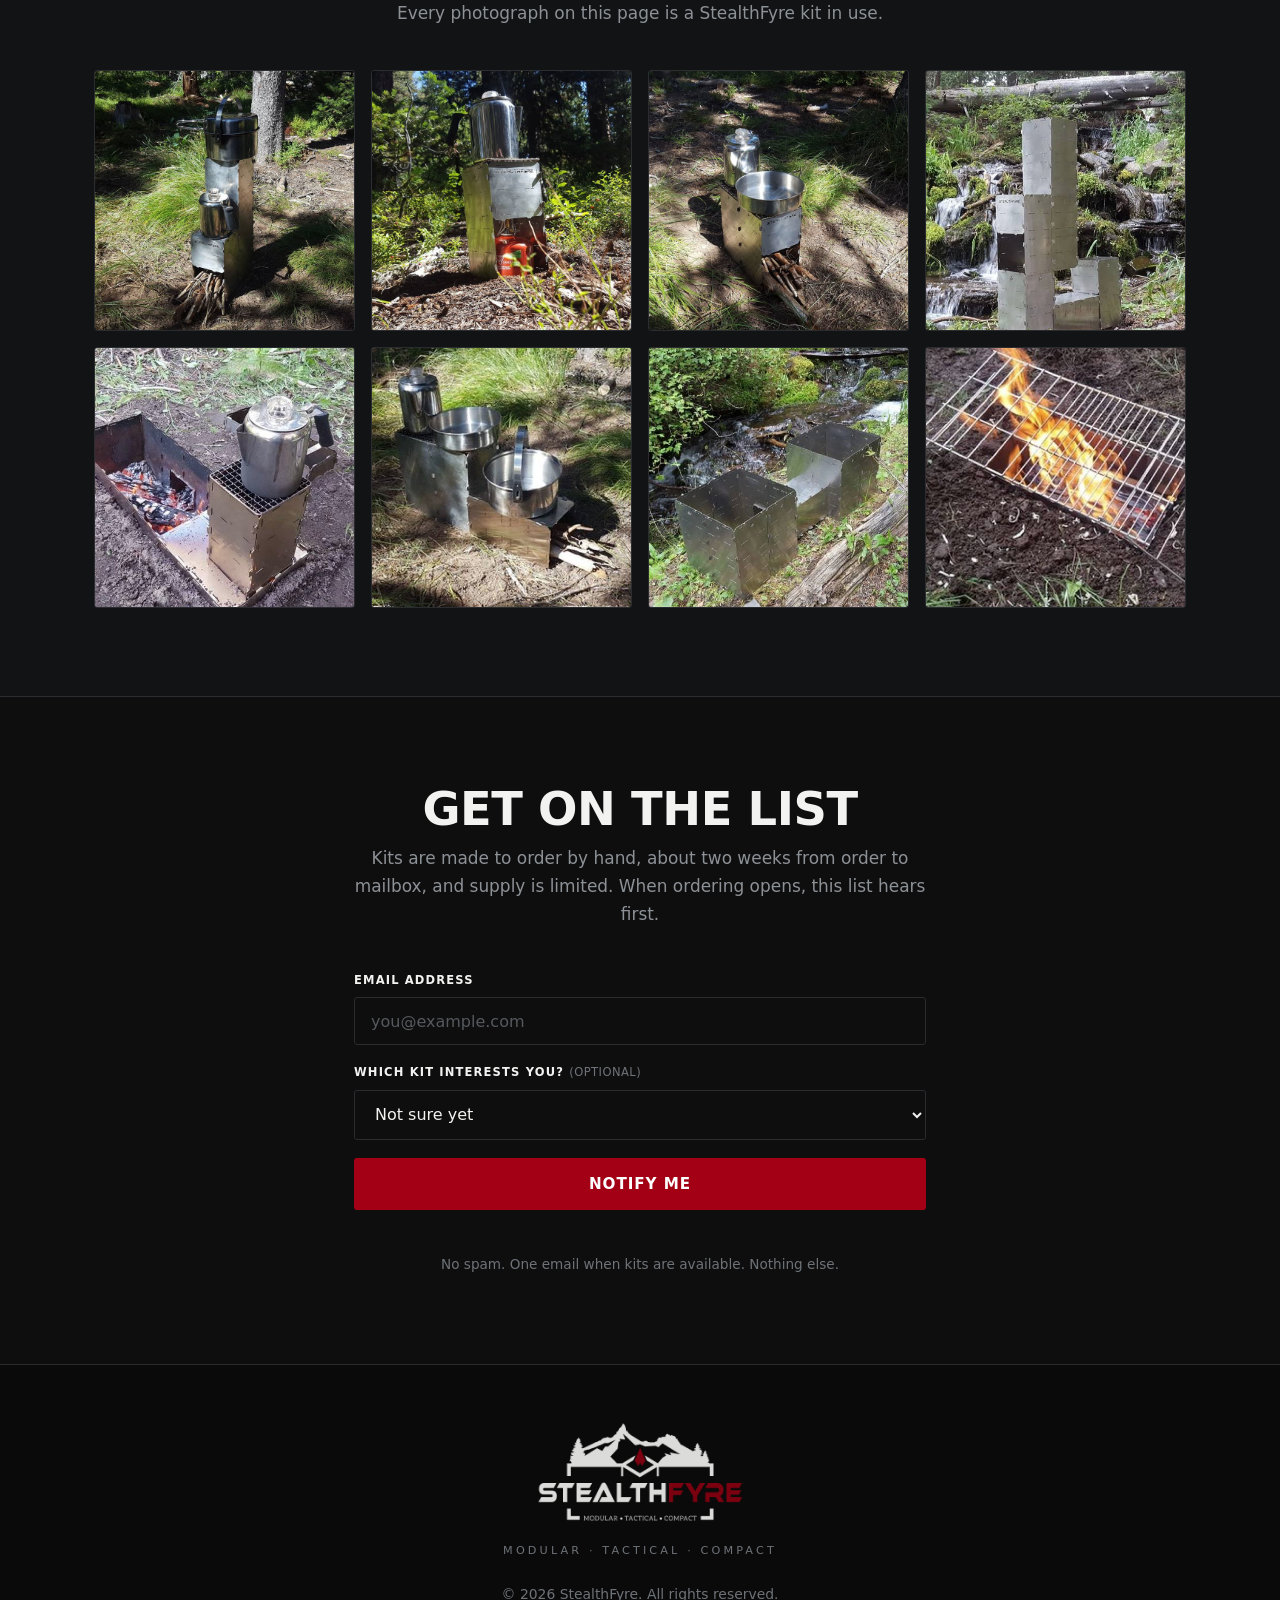
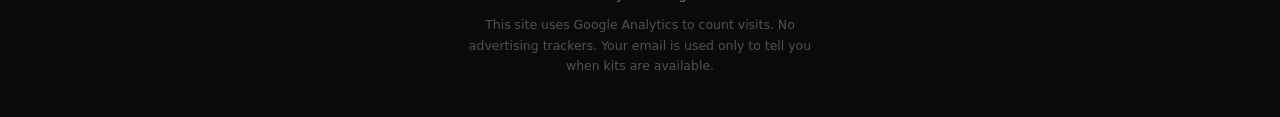
==== commit fc73fc1a: "Add per-kit product pages with prices Five product pages under kits/, generated from a data table in" ====
--- a/index.html
+++ b/index.html
@@ -10,21 +10,17 @@
 
 <meta property="og:title" content="StealthFyre — Modular Stainless Camp Stove Kits">
 <meta property="og:description" content="One flat-pack stainless panel system. Dozens of stoves. StealthFyre is back.">
-<!-- TEMPORARY: stealthfyre.com has no HTTPS certificate yet, so https://stealthfyre.com/img/og.jpg
-     is unreachable and social cards fail to load the image. Served over jsDelivr's valid HTTPS
-     instead, pinned to an immutable commit. REVERT both image URLs and og:url to
-     https://stealthfyre.com/... once the GitHub Pages certificate is issued. -->
-<meta property="og:image" content="https://cdn.jsdelivr.net/gh/Pr1m4lc0d3/stealthfyre-landing@d479cb26148c72cd9382cb352076fa1e435fce63/img/og.jpg">
+<meta property="og:image" content="https://stealthfyre.com/img/og.jpg">
 <meta property="og:image:width" content="1200">
 <meta property="og:image:height" content="630">
 <meta property="og:image:alt" content="StealthFyre — Modular, Tactical, Compact. StealthFyre is back.">
-<meta property="og:url" content="http://stealthfyre.com/">
+<meta property="og:url" content="https://stealthfyre.com/">
 <meta property="og:type" content="website">
 <meta property="og:site_name" content="StealthFyre">
 <meta name="twitter:card" content="summary_large_image">
 <meta name="twitter:title" content="StealthFyre — Modular Stainless Camp Stove Kits">
 <meta name="twitter:description" content="One flat-pack stainless panel system. Dozens of stoves. StealthFyre is back.">
-<meta name="twitter:image" content="https://cdn.jsdelivr.net/gh/Pr1m4lc0d3/stealthfyre-landing@d479cb26148c72cd9382cb352076fa1e435fce63/img/og.jpg">
+<meta name="twitter:image" content="https://stealthfyre.com/img/og.jpg">
 
 <!-- ============================================================
      GA4 — StealthFyre property (a13144342 / p547439511),
@@ -119,18 +115,18 @@
         <div class="kit__icon"><img src="img/kit-bush-runner-light.png" alt="" width="239" height="119" loading="lazy"></div>
         <h3 class="kit__name">Bush Runner</h3>
         <p class="kit__panels">11 panels</p>
-        <p class="kit__cap">Assembles <strong>5</strong> different stoves.</p>
-        <!-- CTA SLOT: swap this anchor for a Stripe Payment Link when selling opens -->
-        <a class="kit__cta" href="#waitlist" data-track="kit_bush_runner">Notify me &rsaquo;</a>
+        <p class="kit__cap">Assembles <strong>at least 5</strong> different stoves.</p>
+        <p class="kit__price"><span class="kit__now">$131</span> <span class="kit__was">$175</span></p>
+        <a class="kit__cta" href="/kits/bush-runner.html" data-track="kit_bush_runner">View kit &rsaquo;</a>
       </article>
 
       <article class="kit">
         <div class="kit__icon"><img src="img/kit-deuce-light.png" alt="" width="169" height="248" loading="lazy"></div>
         <h3 class="kit__name">Deuce</h3>
         <p class="kit__panels">22 panels</p>
-        <p class="kit__cap">Assembles <strong>9</strong> different stoves.</p>
-        <!-- CTA SLOT -->
-        <a class="kit__cta" href="#waitlist" data-track="kit_deuce">Notify me &rsaquo;</a>
+        <p class="kit__cap">Assembles <strong>at least 9</strong> different stoves.</p>
+        <p class="kit__price"><span class="kit__now">$247</span> <span class="kit__was">$329</span></p>
+        <a class="kit__cta" href="/kits/deuce.html" data-track="kit_deuce">View kit &rsaquo;</a>
       </article>
 
       <article class="kit">
@@ -138,8 +134,8 @@
         <h3 class="kit__name">Origin</h3>
         <p class="kit__panels">20 panels</p>
         <p class="kit__cap">Assembles <strong>at least 9</strong> different stoves, plus windbreaks.</p>
-        <!-- CTA SLOT -->
-        <a class="kit__cta" href="#waitlist" data-track="kit_origin">Notify me &rsaquo;</a>
+        <p class="kit__price"><span class="kit__now">$209</span> <span class="kit__was">$279</span></p>
+        <a class="kit__cta" href="/kits/origin.html" data-track="kit_origin">View kit &rsaquo;</a>
       </article>
 
       <article class="kit">
@@ -147,8 +143,8 @@
         <h3 class="kit__name">Origin Deluxe</h3>
         <p class="kit__panels">24 panels</p>
         <p class="kit__cap">Assembles <strong>at least 20</strong> different stoves, plus windbreaks.</p>
-        <!-- CTA SLOT -->
-        <a class="kit__cta" href="#waitlist" data-track="kit_origin_deluxe">Notify me &rsaquo;</a>
+        <p class="kit__price"><span class="kit__now">$239</span> <span class="kit__was">$319</span></p>
+        <a class="kit__cta" href="/kits/origin-deluxe.html" data-track="kit_origin_deluxe">View kit &rsaquo;</a>
       </article>
 
       <article class="kit kit--flag">
@@ -156,8 +152,8 @@
         <h3 class="kit__name">Guerrilla Master</h3>
         <p class="kit__panels">44 panels</p>
         <p class="kit__cap">Assembles <strong>well over three dozen</strong> different stoves, plus windbreaks.</p>
-        <!-- CTA SLOT -->
-        <a class="kit__cta" href="#waitlist" data-track="kit_guerrilla_master">Notify me &rsaquo;</a>
+        <p class="kit__price"><span class="kit__now">$441</span> <span class="kit__was">$589</span></p>
+        <a class="kit__cta" href="/kits/guerrilla-master.html" data-track="kit_guerrilla_master">View kit &rsaquo;</a>
       </article>
 
     </div>
--- a/style.css
+++ b/style.css
@@ -210,7 +210,13 @@
   letter-spacing: .12em; font-size: .7rem; color: var(--sf-dim);
   margin: 0 0 .9rem;
 }
-.kit__cap { font-size: .95rem; flex: 1; margin-bottom: 1.2rem; }
+.kit__cap { font-size: .95rem; flex: 1; margin-bottom: 1rem; }
+.kit__price { margin: 0 0 1.1rem; display: flex; align-items: baseline; gap: .5rem; flex-wrap: wrap; }
+.kit__now {
+  font-family: var(--font-head); font-weight: 800; font-size: 1.45rem;
+  color: var(--sf-white); line-height: 1;
+}
+.kit__was { font-size: .88rem; color: var(--sf-dim); text-decoration: line-through; }
 .kit__cta {
   font-family: var(--font-head); text-transform: uppercase;
   letter-spacing: .08em; font-size: .78rem; font-weight: 700;
@@ -266,6 +272,79 @@
 .footer__meta { font-size: .87rem; color: var(--sf-dim); margin-bottom: .6rem; }
 .footer__privacy { font-size: .78rem; color: #4E5256; max-width: 46ch; margin: 0 auto; }
 
+/* --- kit product pages ---------------------------------------------------- */
+/* The nav is fixed and already opaque on these pages, so the first section has
+   to clear it manually — there is no hero to absorb the overlap. */
+.product { padding: 8rem 0 4.5rem; }
+
+.crumb {
+  font-family: var(--font-head); text-transform: uppercase;
+  letter-spacing: .14em; font-size: .72rem; color: var(--sf-dim);
+  margin: 0 0 2rem;
+}
+.crumb a { color: var(--sf-dim); text-decoration: none; }
+.crumb a:hover { color: var(--sf-red-text); }
+.crumb span { margin: 0 .45rem; color: var(--sf-line); }
+
+.product__grid {
+  display: grid; grid-template-columns: 1fr 1fr; gap: 3.5rem; align-items: start;
+}
+.product__media img {
+  width: 100%; border: 1px solid var(--sf-line); border-radius: var(--radius);
+}
+.product__tag {
+  font-size: 1.15rem; color: var(--sf-white); margin: .4rem 0 1.4rem;
+}
+.product__cap { font-size: 1rem; margin-bottom: 1.6rem; }
+
+/* Price: the launch figure is the one being paid, so it carries the visual
+   weight. The list price sits beside it struck through — present for honesty
+   about what the discount is off, not competing for attention. */
+.price { display: flex; align-items: baseline; flex-wrap: wrap; gap: .8rem; margin-bottom: .5rem; }
+.price__now {
+  font-family: var(--font-head); font-weight: 800; font-size: 2.5rem;
+  color: var(--sf-white); line-height: 1;
+}
+.price__was {
+  font-size: 1.15rem; color: var(--sf-dim); text-decoration: line-through;
+}
+.price__tag {
+  font-family: var(--font-head); text-transform: uppercase;
+  letter-spacing: .12em; font-size: .68rem; font-weight: 700;
+  color: #fff; background: var(--sf-red-fill);
+  padding: .3rem .6rem; border-radius: var(--radius);
+}
+.price__note { font-size: .87rem; color: var(--sf-dim); margin-bottom: 1.5rem; }
+.cta__note { font-size: .85rem; color: var(--sf-dim); text-align: center; margin: .7rem 0 0; }
+
+/* Lead time is a purchase term, not fine print — it is stated at the point of
+   sale where the buyer decides, and is deliberately hard to miss. */
+.leadtime {
+  margin: 1.6rem 0 2rem; padding: 1rem 1.1rem;
+  background: var(--sf-panel); border-left: 3px solid var(--sf-red);
+  border-radius: var(--radius); font-size: .93rem;
+}
+
+.spec { width: 100%; border-collapse: collapse; font-size: .93rem; }
+.spec th, .spec td {
+  text-align: left; padding: .6rem 0; border-bottom: 1px solid var(--sf-line);
+  vertical-align: top;
+}
+.spec th {
+  font-family: var(--font-head); text-transform: uppercase;
+  letter-spacing: .1em; font-size: .7rem; font-weight: 700;
+  color: var(--sf-dim); width: 38%; padding-right: 1rem;
+}
+.spec td { color: var(--sf-white); }
+.spec__q { color: var(--sf-dim); font-size: .82rem; }
+
+.accessory { margin-top: 1.8rem; font-size: .95rem; }
+
+.visually-hidden {
+  position: absolute; width: 1px; height: 1px; padding: 0; margin: -1px;
+  overflow: hidden; clip: rect(0 0 0 0); white-space: nowrap; border: 0;
+}
+
 /* --- responsive ----------------------------------------------------------- */
 @media (max-width: 1080px) {
   .kits { grid-template-columns: repeat(3, 1fr); }
@@ -275,6 +354,7 @@
   .split { grid-template-columns: 1fr; gap: 2.25rem; }
   .split__media { order: -1; }
   .grid { grid-template-columns: repeat(2, 1fr); }
+  .product__grid { grid-template-columns: 1fr; gap: 2.25rem; }
 }
 
 @media (max-width: 760px) {
@@ -284,6 +364,8 @@
 @media (max-width: 620px) {
   body { font-size: 16px; }
   .section { padding: 3.75rem 0; }
+  .product { padding: 6.5rem 0 3rem; }
+  .price__now { font-size: 2.1rem; }
   .hero { min-height: 88vh; padding: 7rem 0 4rem; }
   .hero__scrim {
     background: linear-gradient(180deg, rgba(14,14,15,.78) 0%, rgba(14,14,15,.62) 40%, rgba(14,14,15,.96) 100%);
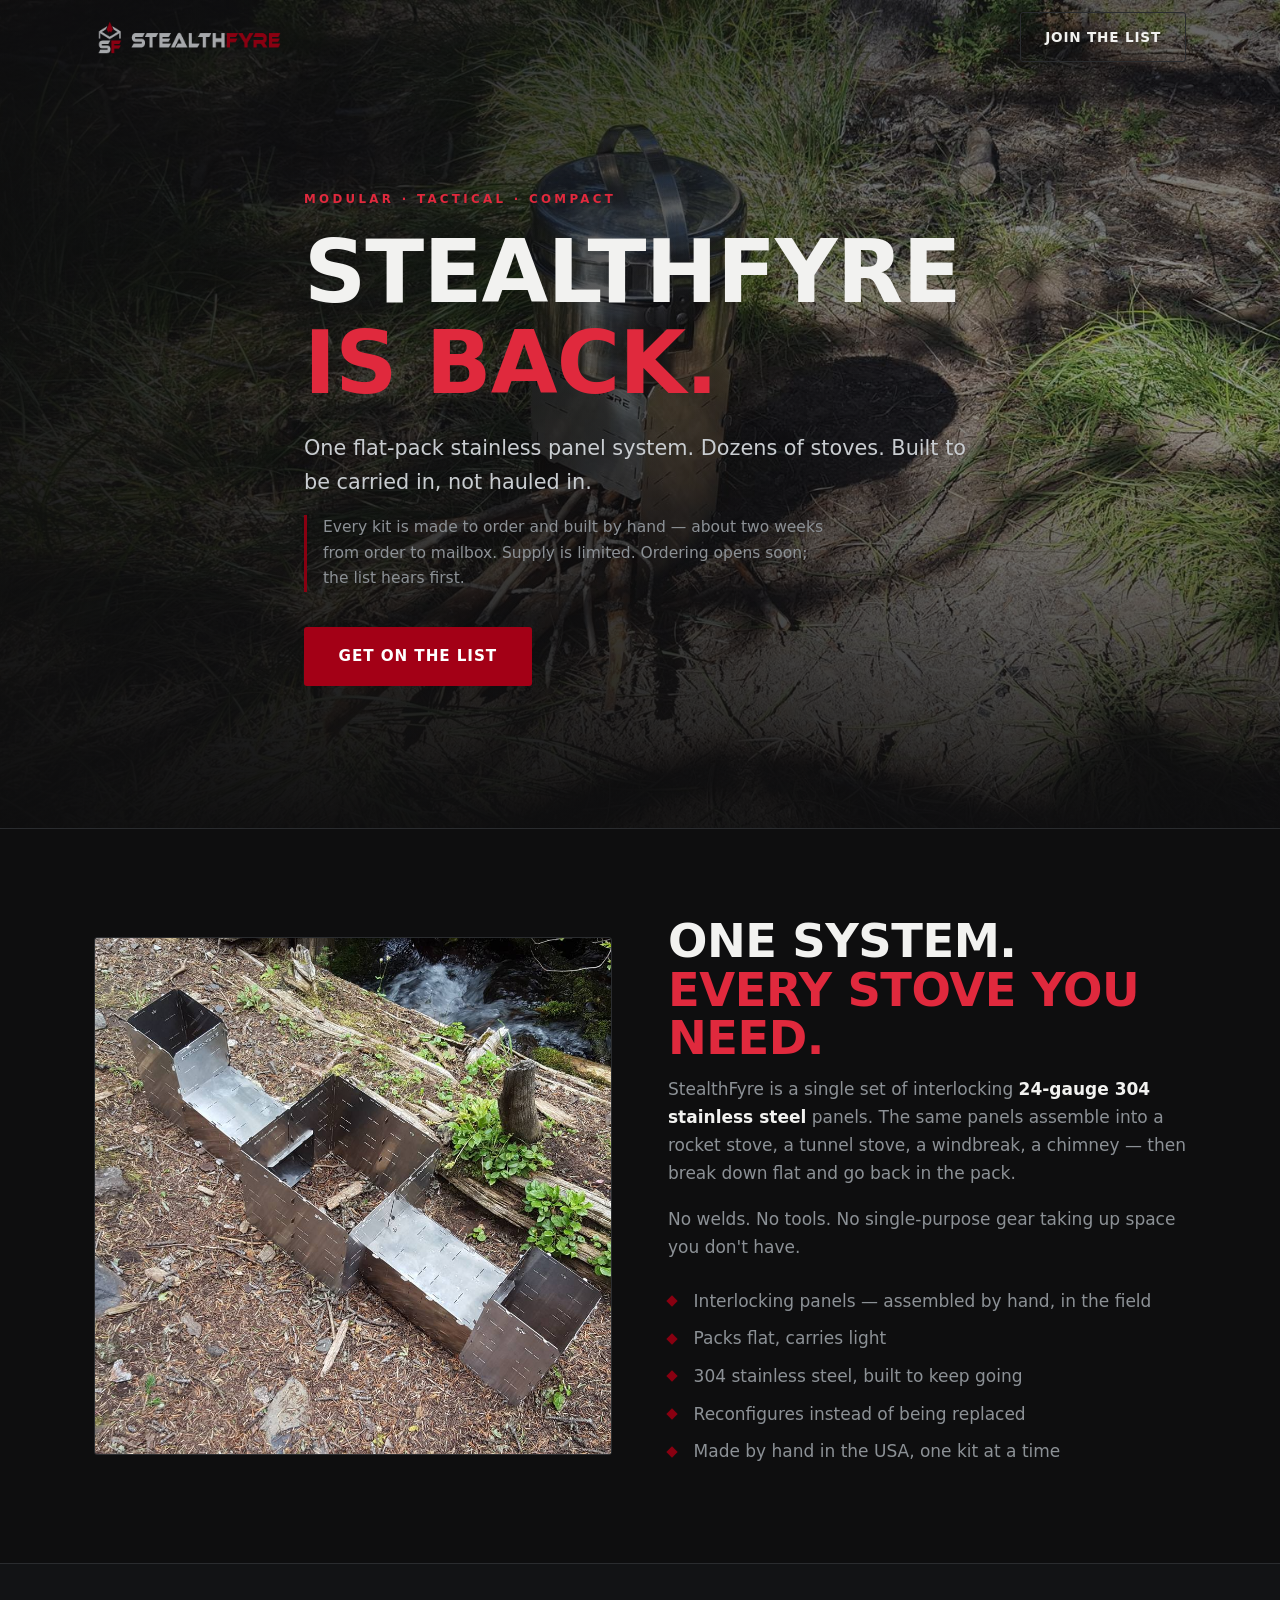
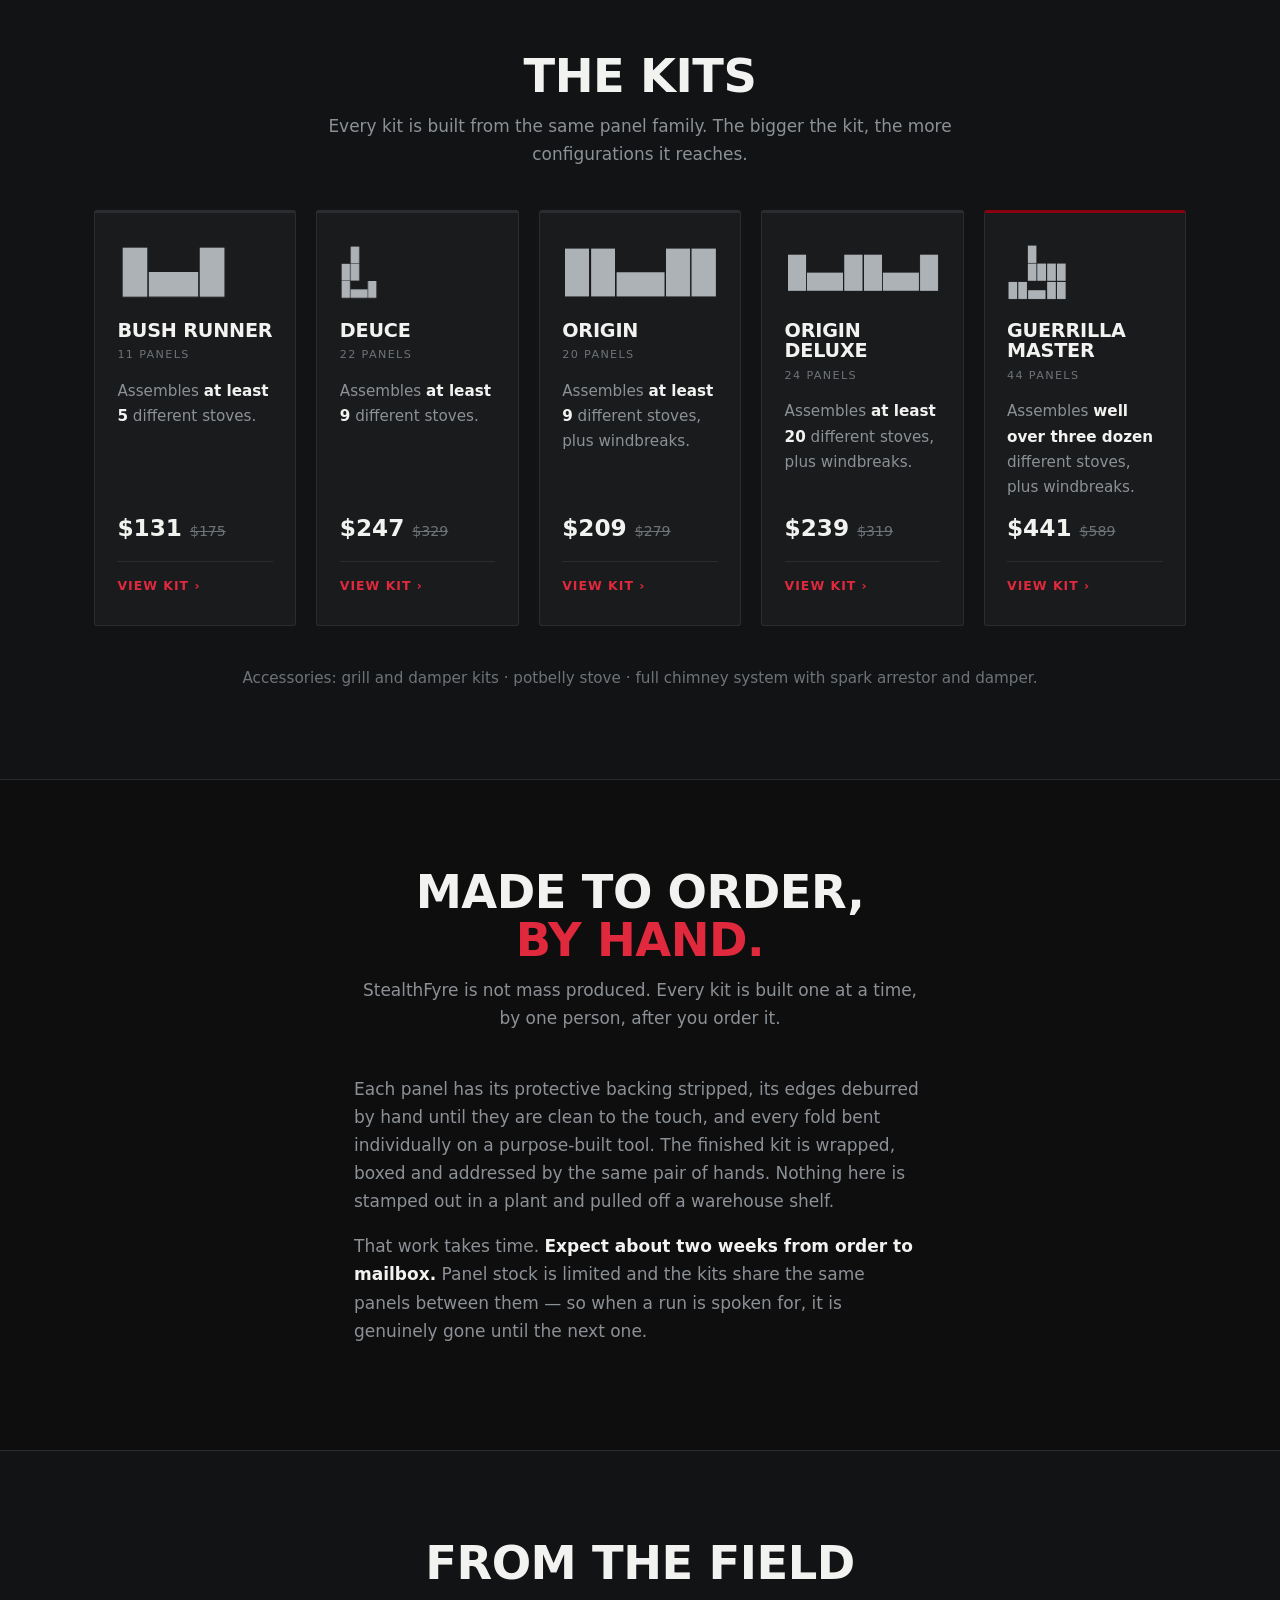
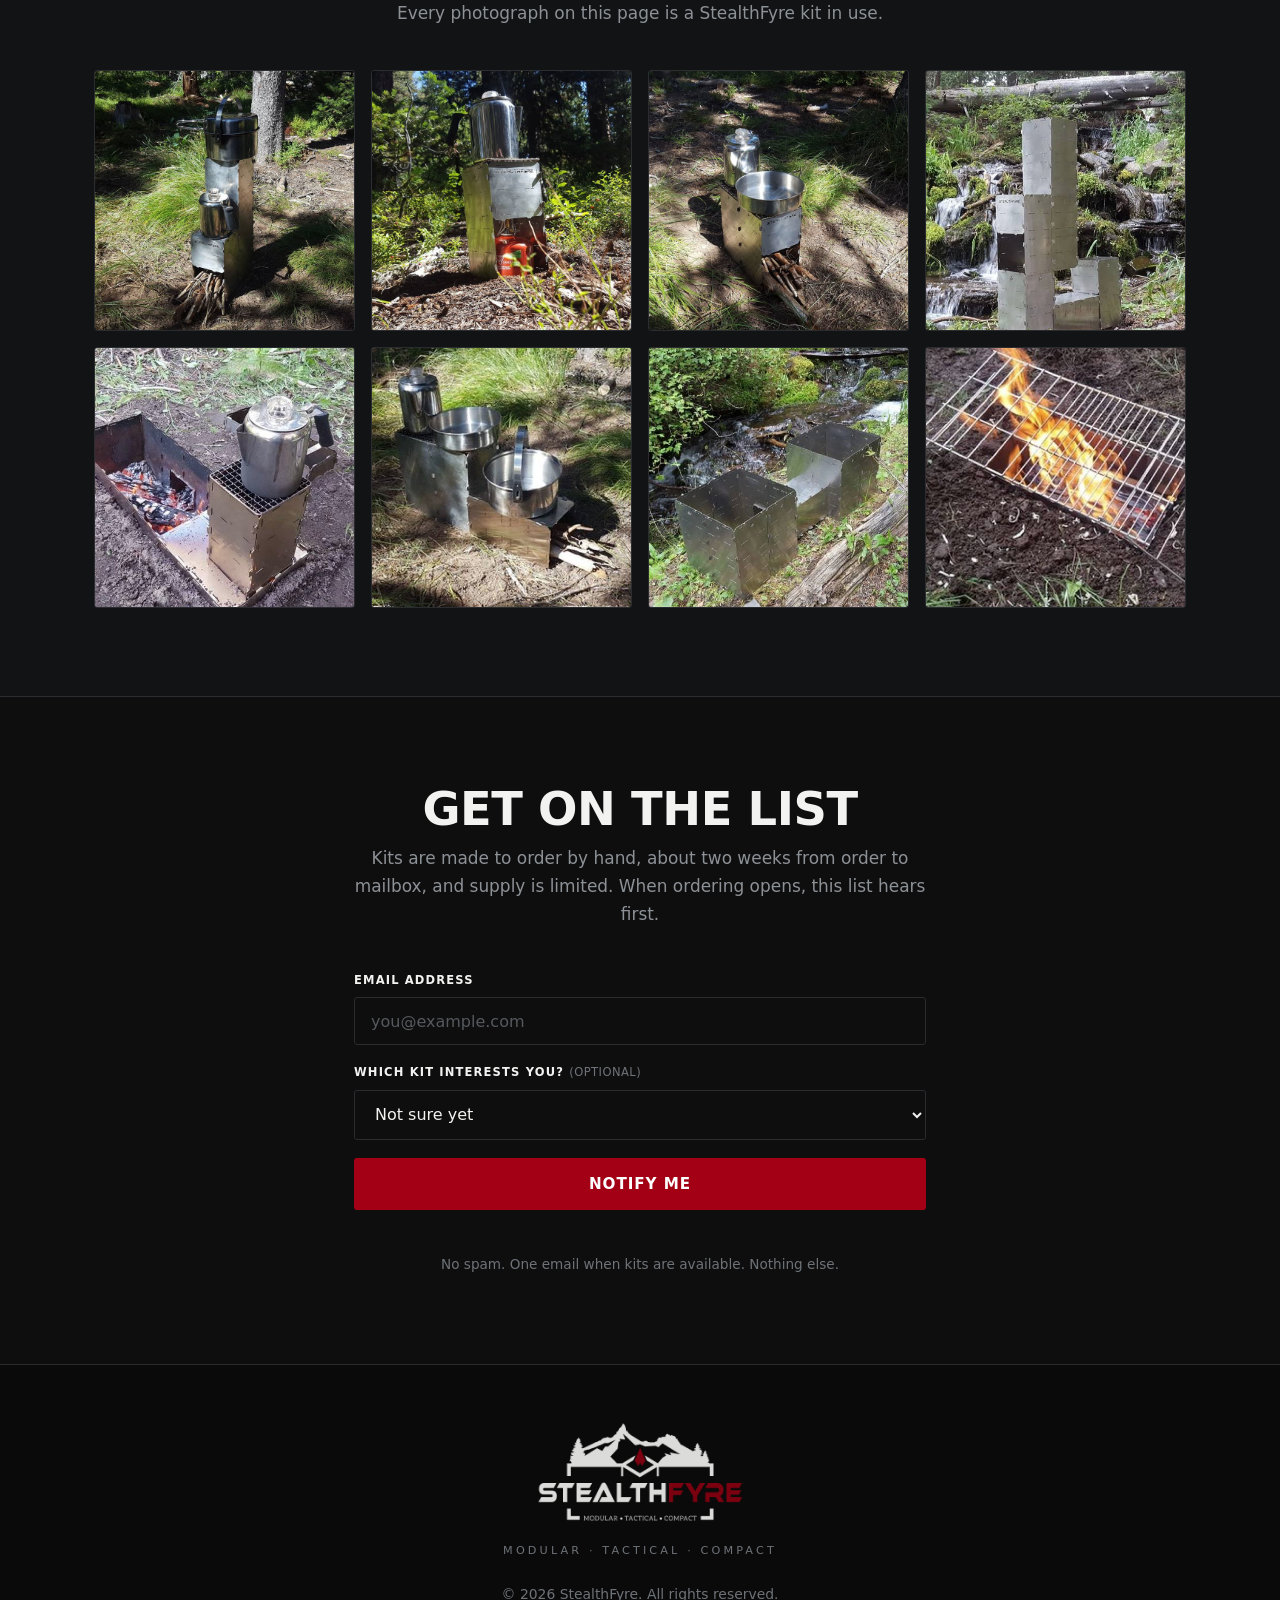
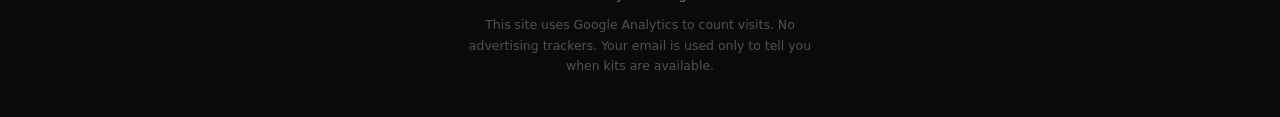
==== commit b20714d9: "Publish the 304 stainless grade Owner confirmed the grade explicitly: 304 stainless, 24 gauge. It is" ====
--- a/index.html
+++ b/index.html
@@ -82,7 +82,7 @@
     <div class="split__body">
       <h2 class="h2">One system.<br><span class="accent">Every stove you need.</span></h2>
       <p>
-        StealthFyre is a single set of interlocking <strong>24-gauge stainless steel</strong>
+        StealthFyre is a single set of interlocking <strong>24-gauge 304 stainless steel</strong>
         panels. The same panels assemble into a rocket stove, a tunnel stove, a windbreak,
         a chimney — then break down flat and go back in the pack.
       </p>
@@ -92,7 +92,7 @@
       <ul class="ticks">
         <li>Interlocking panels — assembled by hand, in the field</li>
         <li>Packs flat, carries light</li>
-        <li>Stainless steel, built to keep going</li>
+        <li>304 stainless steel, built to keep going</li>
         <li>Reconfigures instead of being replaced</li>
         <li>Made by hand in the USA, one kit at a time</li>
       </ul>
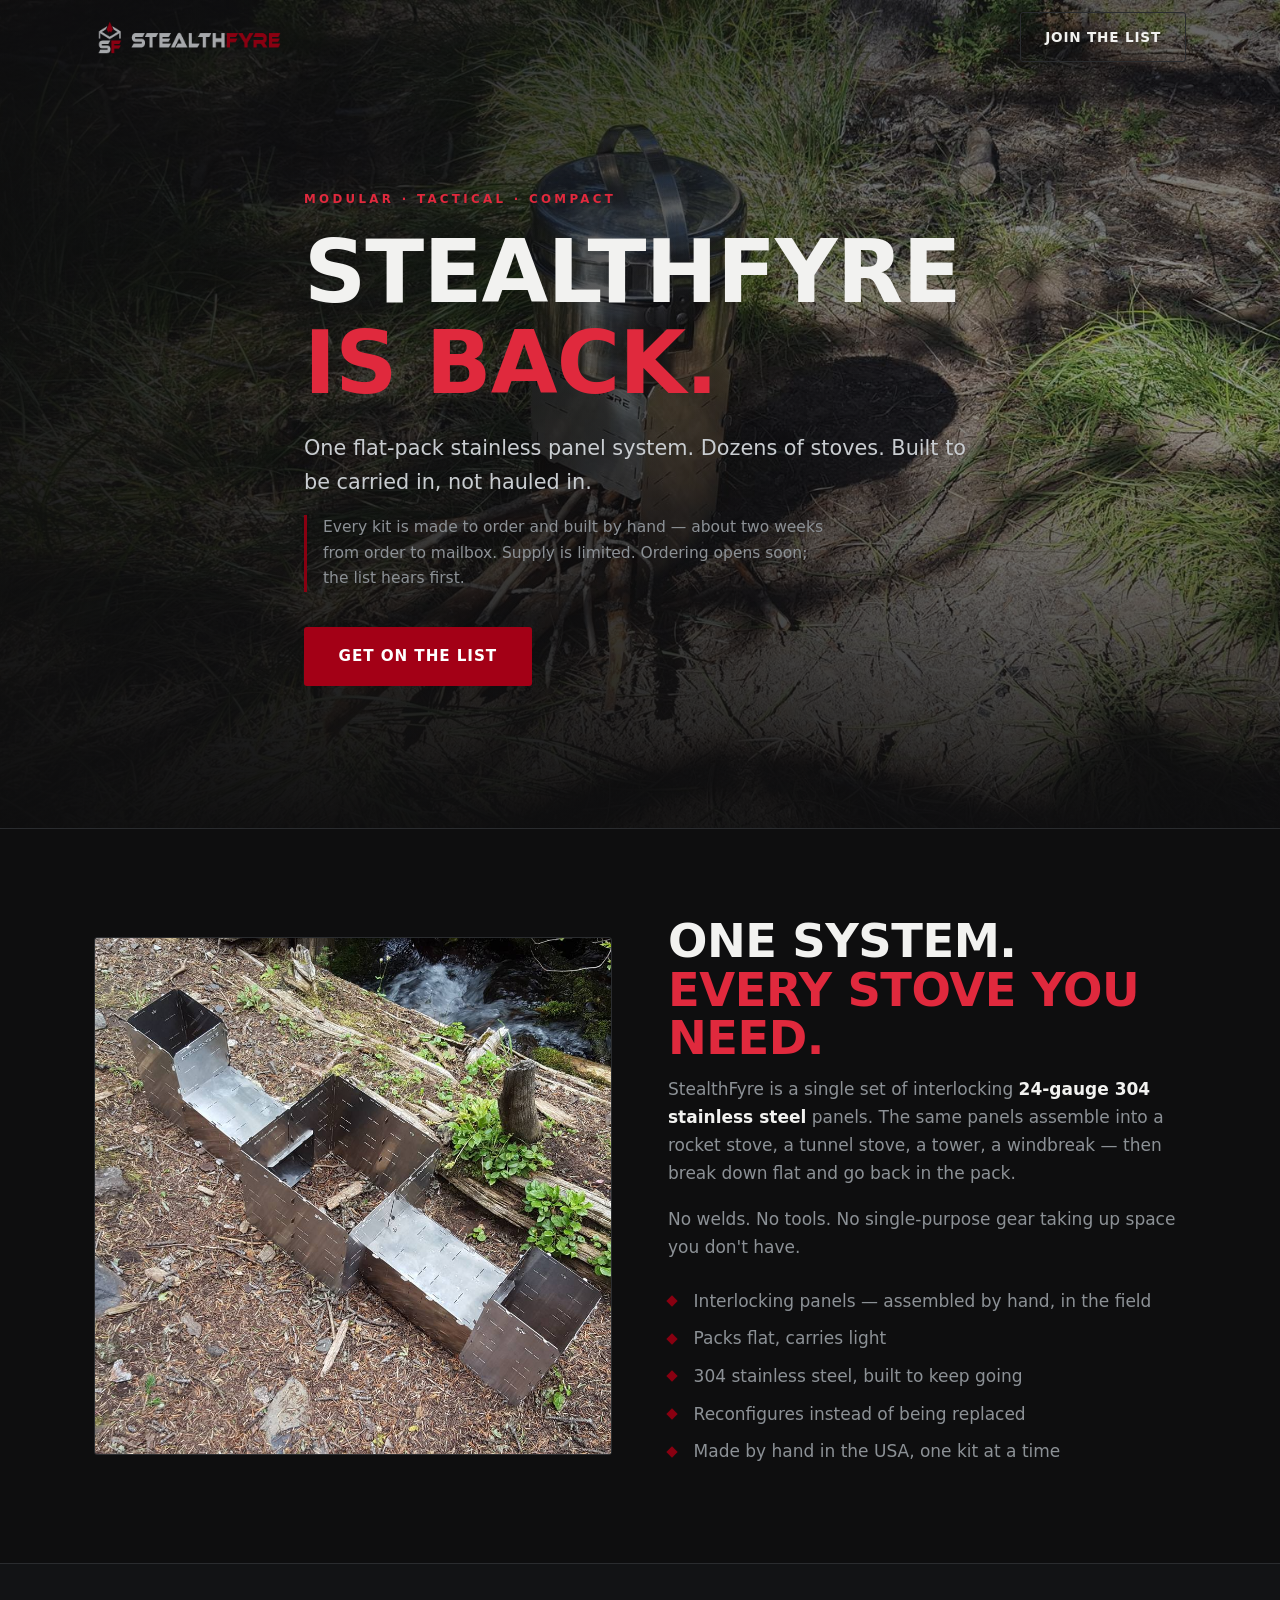
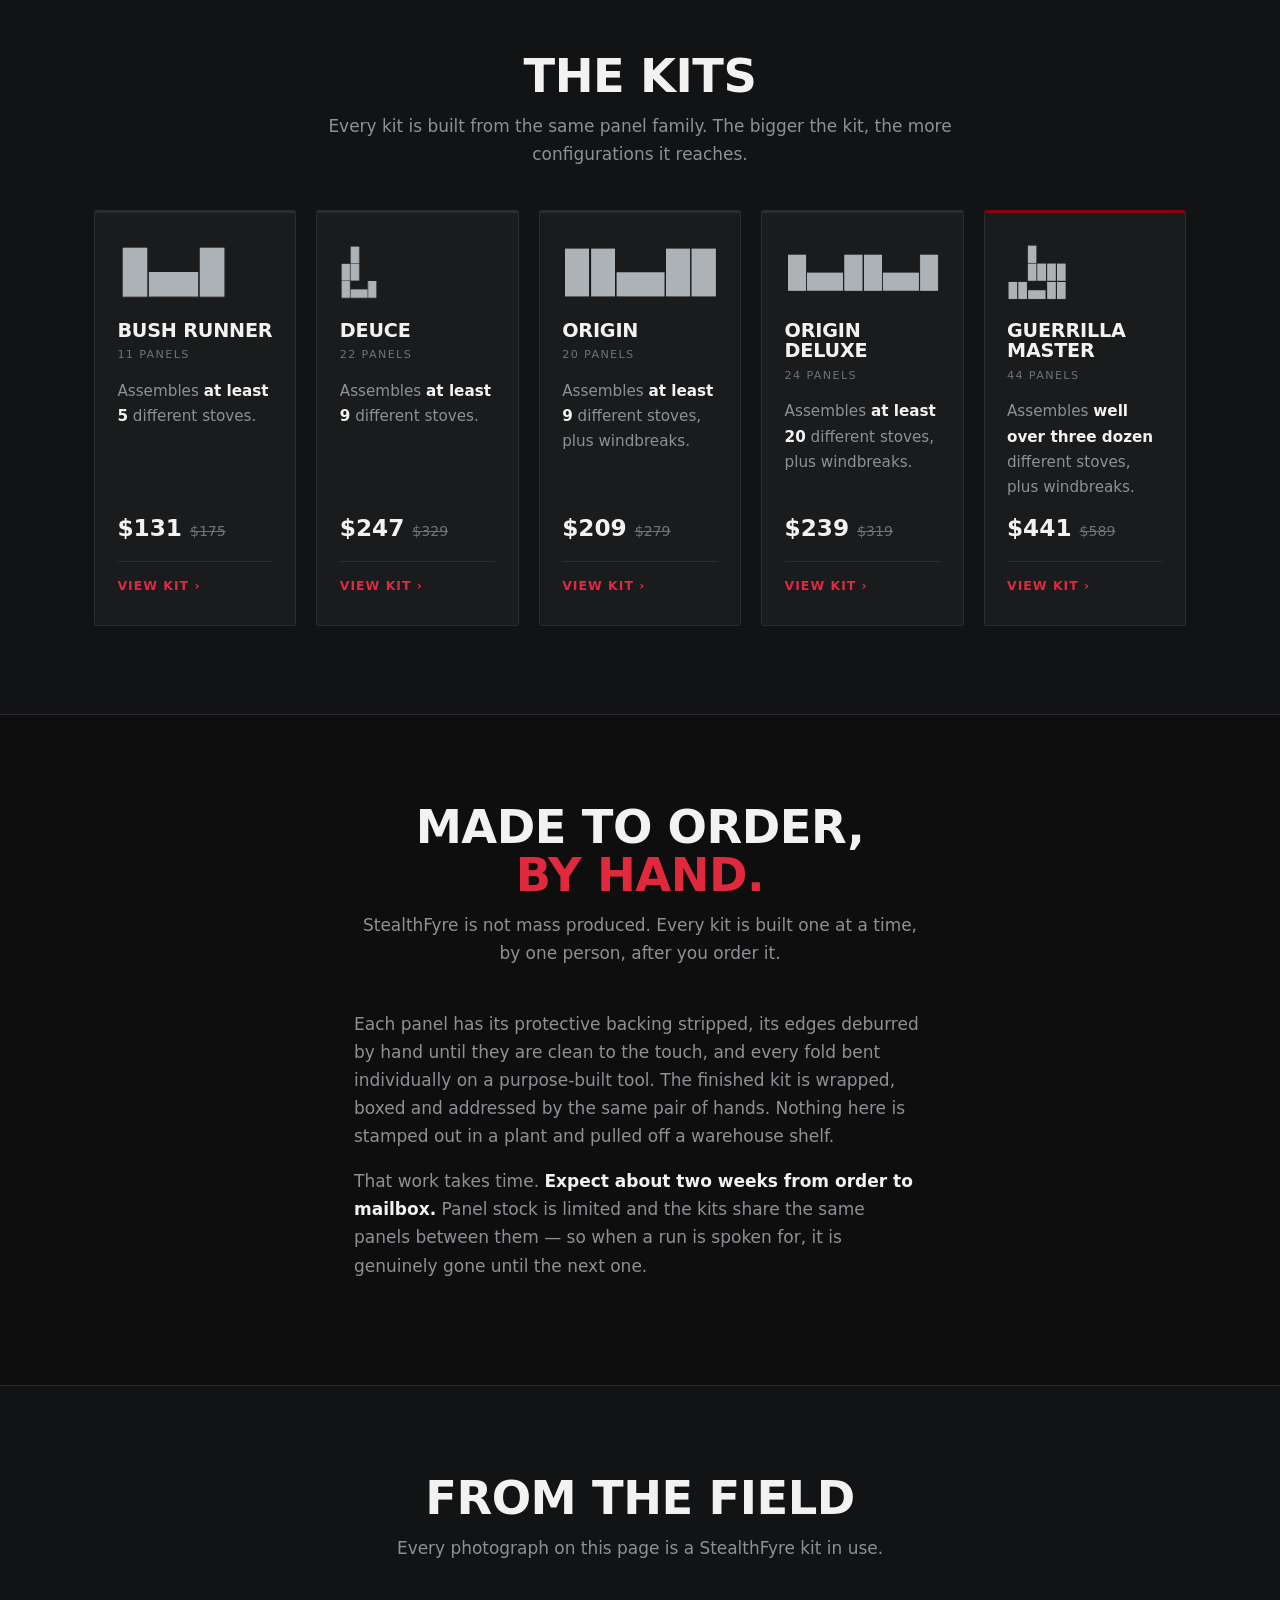
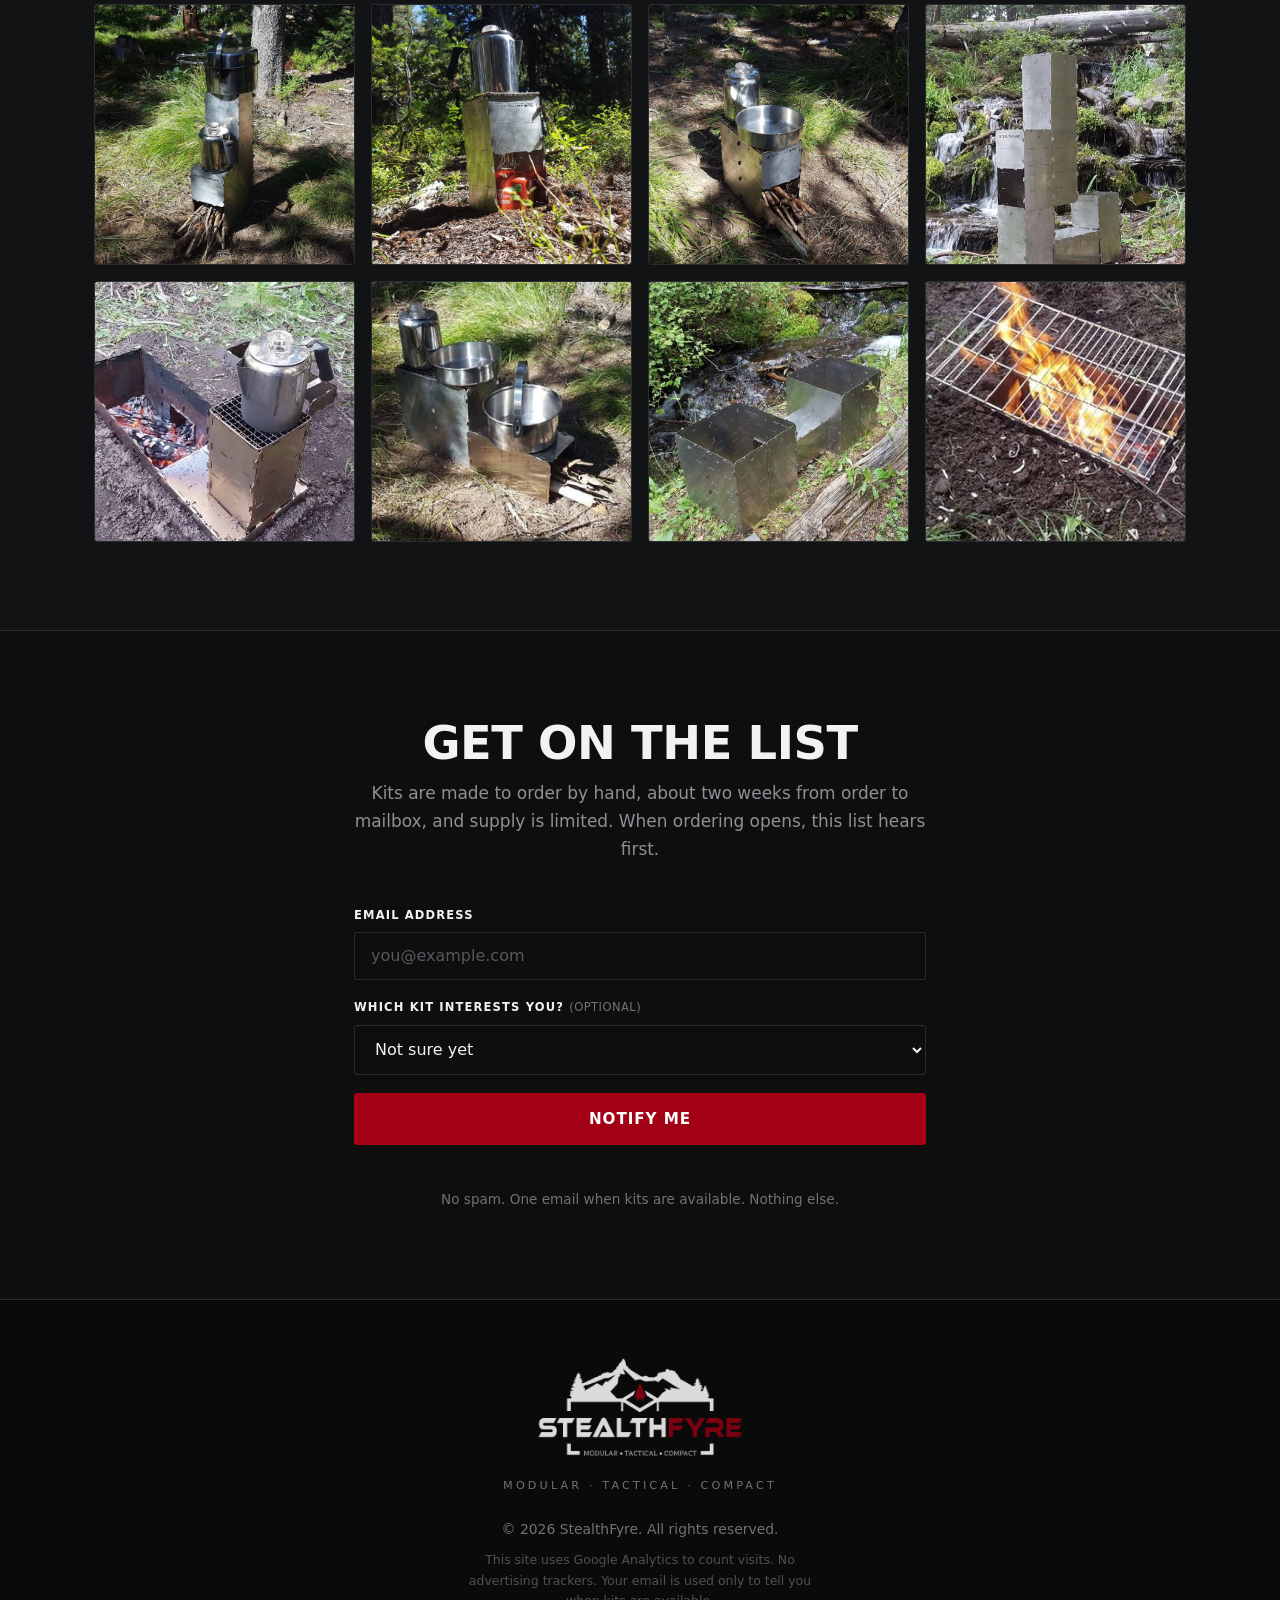
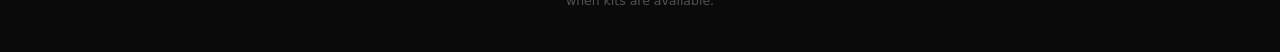
==== commit 855e47eb: "Remove all accessory claims from the site Accessories are not available: the designs are not finalis" ====
--- a/index.html
+++ b/index.html
@@ -4,12 +4,12 @@
 <meta charset="utf-8">
 <meta name="viewport" content="width=device-width, initial-scale=1">
 <title>StealthFyre — Modular Stainless Camp Stove Kits</title>
-<meta name="description" content="One flat-pack stainless steel panel system that assembles into dozens of different stoves, windbreaks and chimneys. Made to order by hand in the USA. StealthFyre is back — join the list.">
+<meta name="description" content="One flat-pack stainless steel panel system that assembles into dozens of different stoves and windbreaks. Made to order by hand in the USA. StealthFyre is back — join the list.">
 <link rel="icon" href="img/favicon.png" type="image/png">
 <link rel="stylesheet" href="style.css">
 
 <meta property="og:title" content="StealthFyre — Modular Stainless Camp Stove Kits">
-<meta property="og:description" content="One flat-pack stainless panel system. Dozens of stoves. StealthFyre is back.">
+<meta property="og:description" content="One flat-pack 304 stainless panel system. Dozens of stoves. StealthFyre is back.">
 <meta property="og:image" content="https://stealthfyre.com/img/og.jpg">
 <meta property="og:image:width" content="1200">
 <meta property="og:image:height" content="630">
@@ -19,7 +19,7 @@
 <meta property="og:site_name" content="StealthFyre">
 <meta name="twitter:card" content="summary_large_image">
 <meta name="twitter:title" content="StealthFyre — Modular Stainless Camp Stove Kits">
-<meta name="twitter:description" content="One flat-pack stainless panel system. Dozens of stoves. StealthFyre is back.">
+<meta name="twitter:description" content="One flat-pack 304 stainless panel system. Dozens of stoves. StealthFyre is back.">
 <meta name="twitter:image" content="https://stealthfyre.com/img/og.jpg">
 
 <!-- ============================================================
@@ -83,8 +83,8 @@
       <h2 class="h2">One system.<br><span class="accent">Every stove you need.</span></h2>
       <p>
         StealthFyre is a single set of interlocking <strong>24-gauge 304 stainless steel</strong>
-        panels. The same panels assemble into a rocket stove, a tunnel stove, a windbreak,
-        a chimney — then break down flat and go back in the pack.
+        panels. The same panels assemble into a rocket stove, a tunnel stove, a tower, a
+        windbreak — then break down flat and go back in the pack.
       </p>
       <p>
         No welds. No tools. No single-purpose gear taking up space you don't have.
@@ -158,10 +158,6 @@
 
     </div>
 
-    <p class="accessories">
-      Accessories: grill and damper kits &middot; potbelly stove &middot; full chimney system
-      with spark arrestor and damper.
-    </p>
   </div>
 </section>
 
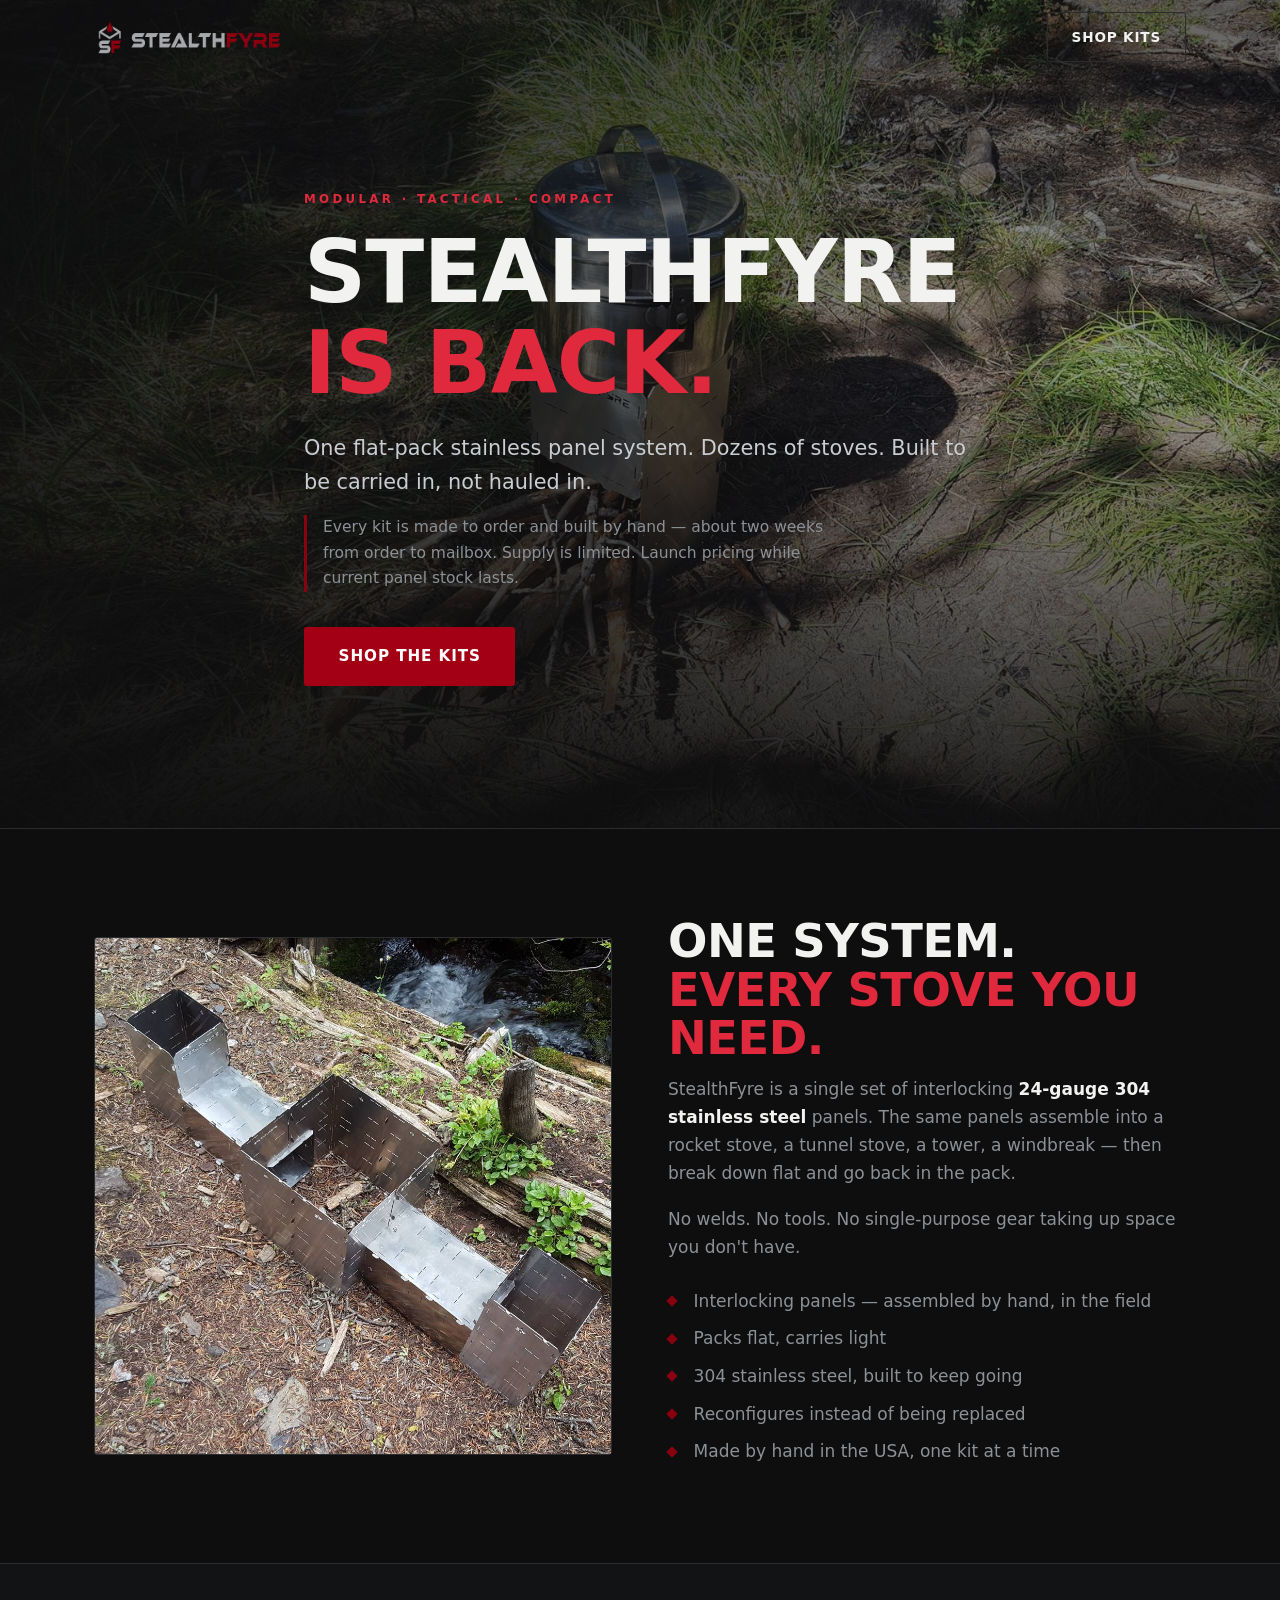
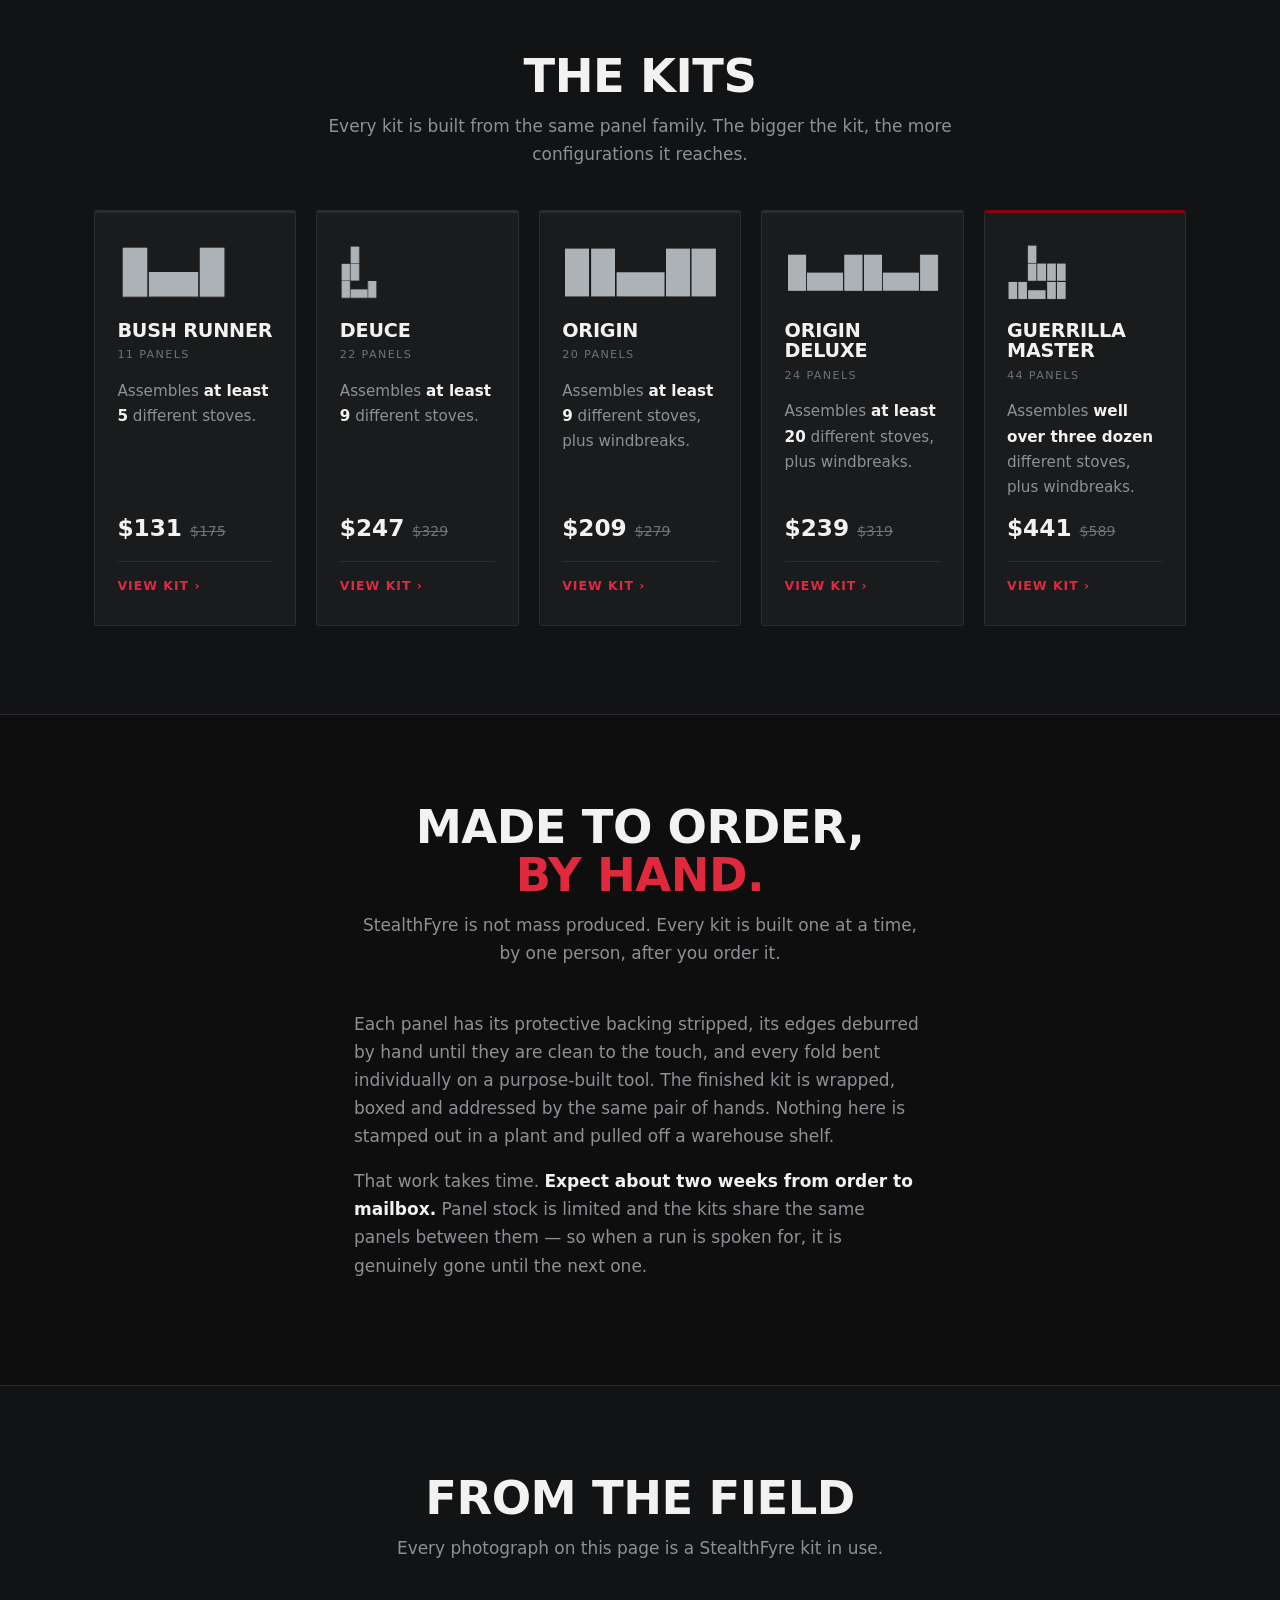
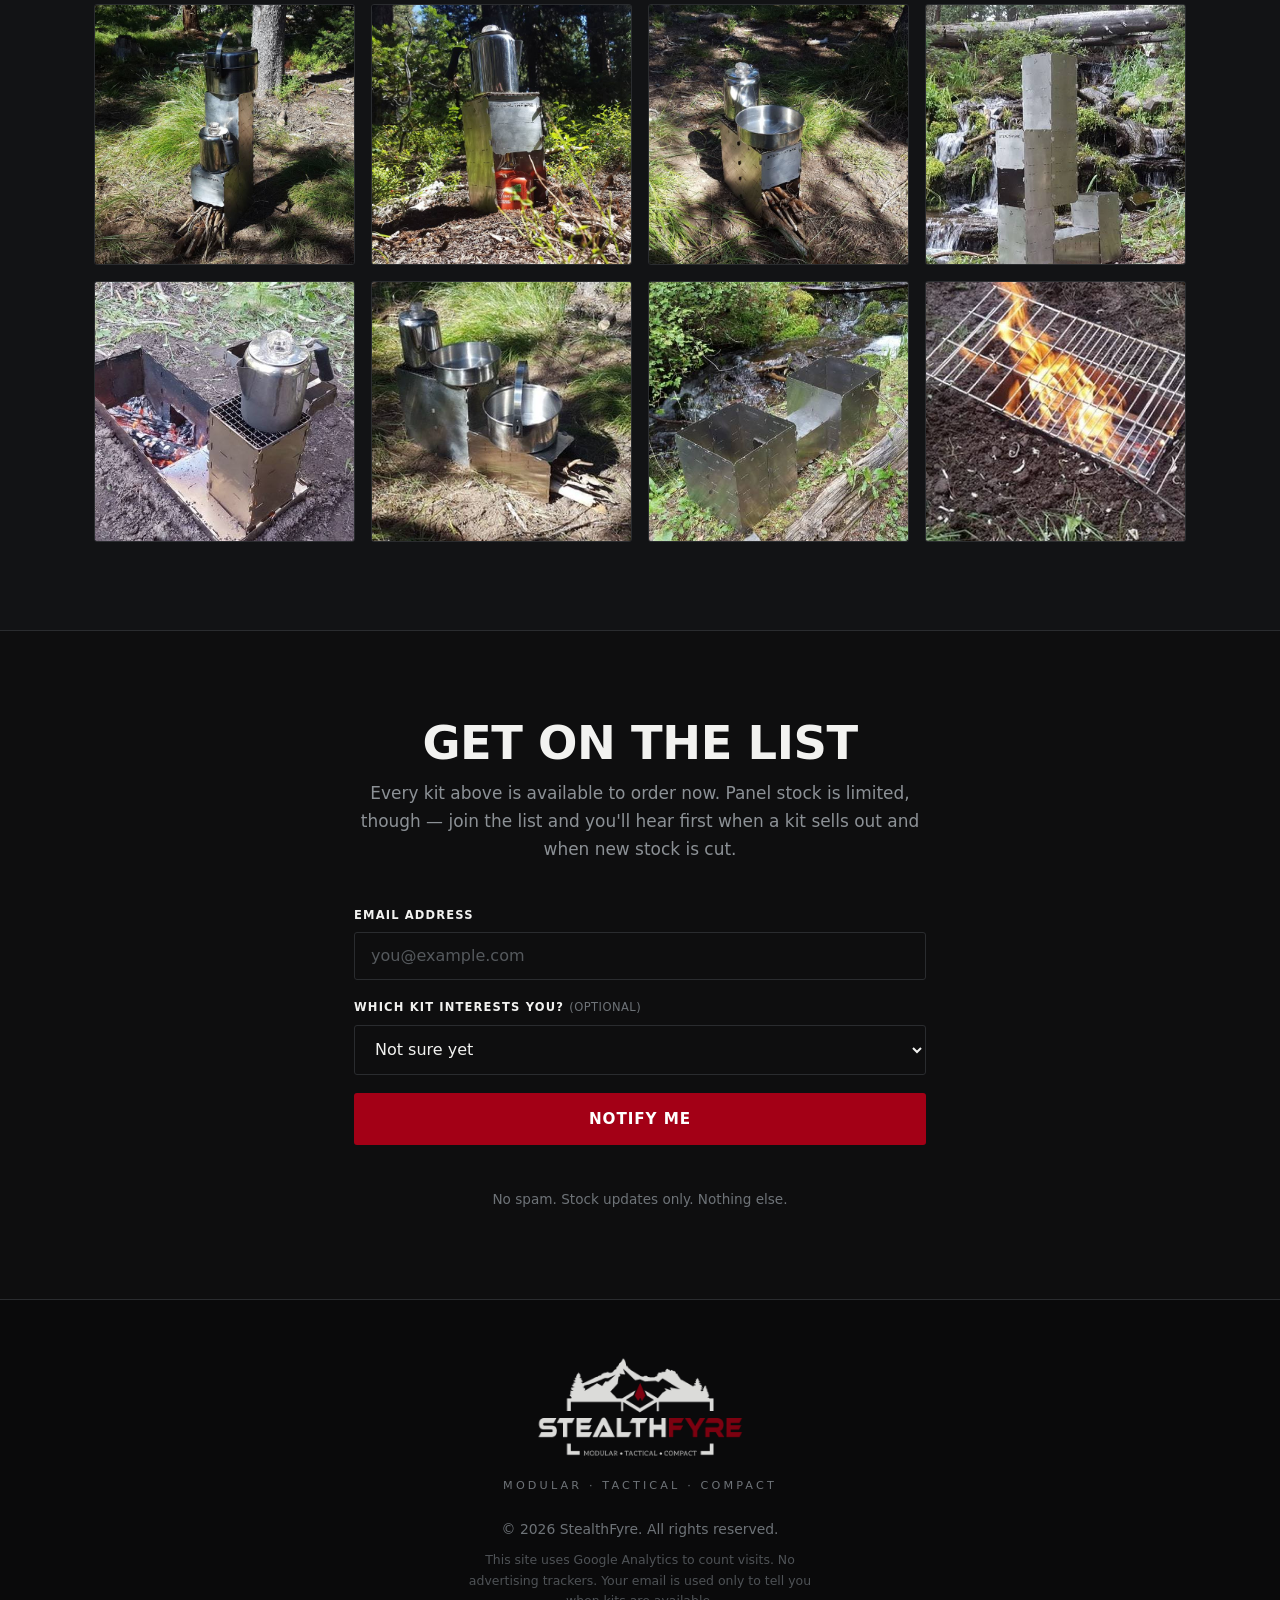
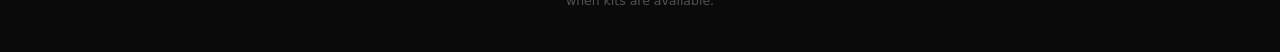
==== commit bdfb5202: "Open checkout: wire the Stripe Payment Links into every kit page StealthFyre can take orders again. " ====
--- a/index.html
+++ b/index.html
@@ -48,7 +48,7 @@
     <a class="nav__logo" href="#top" aria-label="StealthFyre home">
       <img src="img/logo-nav.png" alt="StealthFyre" width="250" height="44">
     </a>
-    <a class="btn btn--ghost nav__cta" href="#waitlist">Join the list</a>
+    <a class="btn btn--ghost nav__cta" href="#kits">Shop kits</a>
   </div>
 </header>
 
@@ -67,9 +67,9 @@
     </p>
     <p class="hero__note">
       Every kit is made to order and built by hand — about two weeks from order to mailbox.
-      Supply is limited. Ordering opens soon; the list hears first.
-    </p>
-    <a class="btn btn--primary btn--lg" href="#waitlist" data-track="hero_cta">Get on the list</a>
+      Supply is limited. Launch pricing while current panel stock lasts.
+    </p>
+    <a class="btn btn--primary btn--lg" href="#kits" data-track="hero_cta">Shop the kits</a>
   </div>
 </section>
 
@@ -206,8 +206,8 @@
   <div class="wrap narrow">
     <h2 class="h2 center">Get on the list</h2>
     <p class="lede center">
-      Kits are made to order by hand, about two weeks from order to mailbox, and supply
-      is limited. When ordering opens, this list hears first.
+      Every kit above is available to order now. Panel stock is limited, though — join
+      the list and you'll hear first when a kit sells out and when new stock is cut.
     </p>
 
     <form class="form" id="waitlist-form" novalidate>
@@ -231,7 +231,7 @@
       <button class="btn btn--primary btn--lg btn--block" type="submit" id="submit-btn">Notify me</button>
 
       <p class="form__msg" id="form-msg" role="status" aria-live="polite"></p>
-      <p class="form__fine">No spam. One email when kits are available. Nothing else.</p>
+      <p class="form__fine">No spam. Stock updates only. Nothing else.</p>
     </form>
   </div>
 </section>
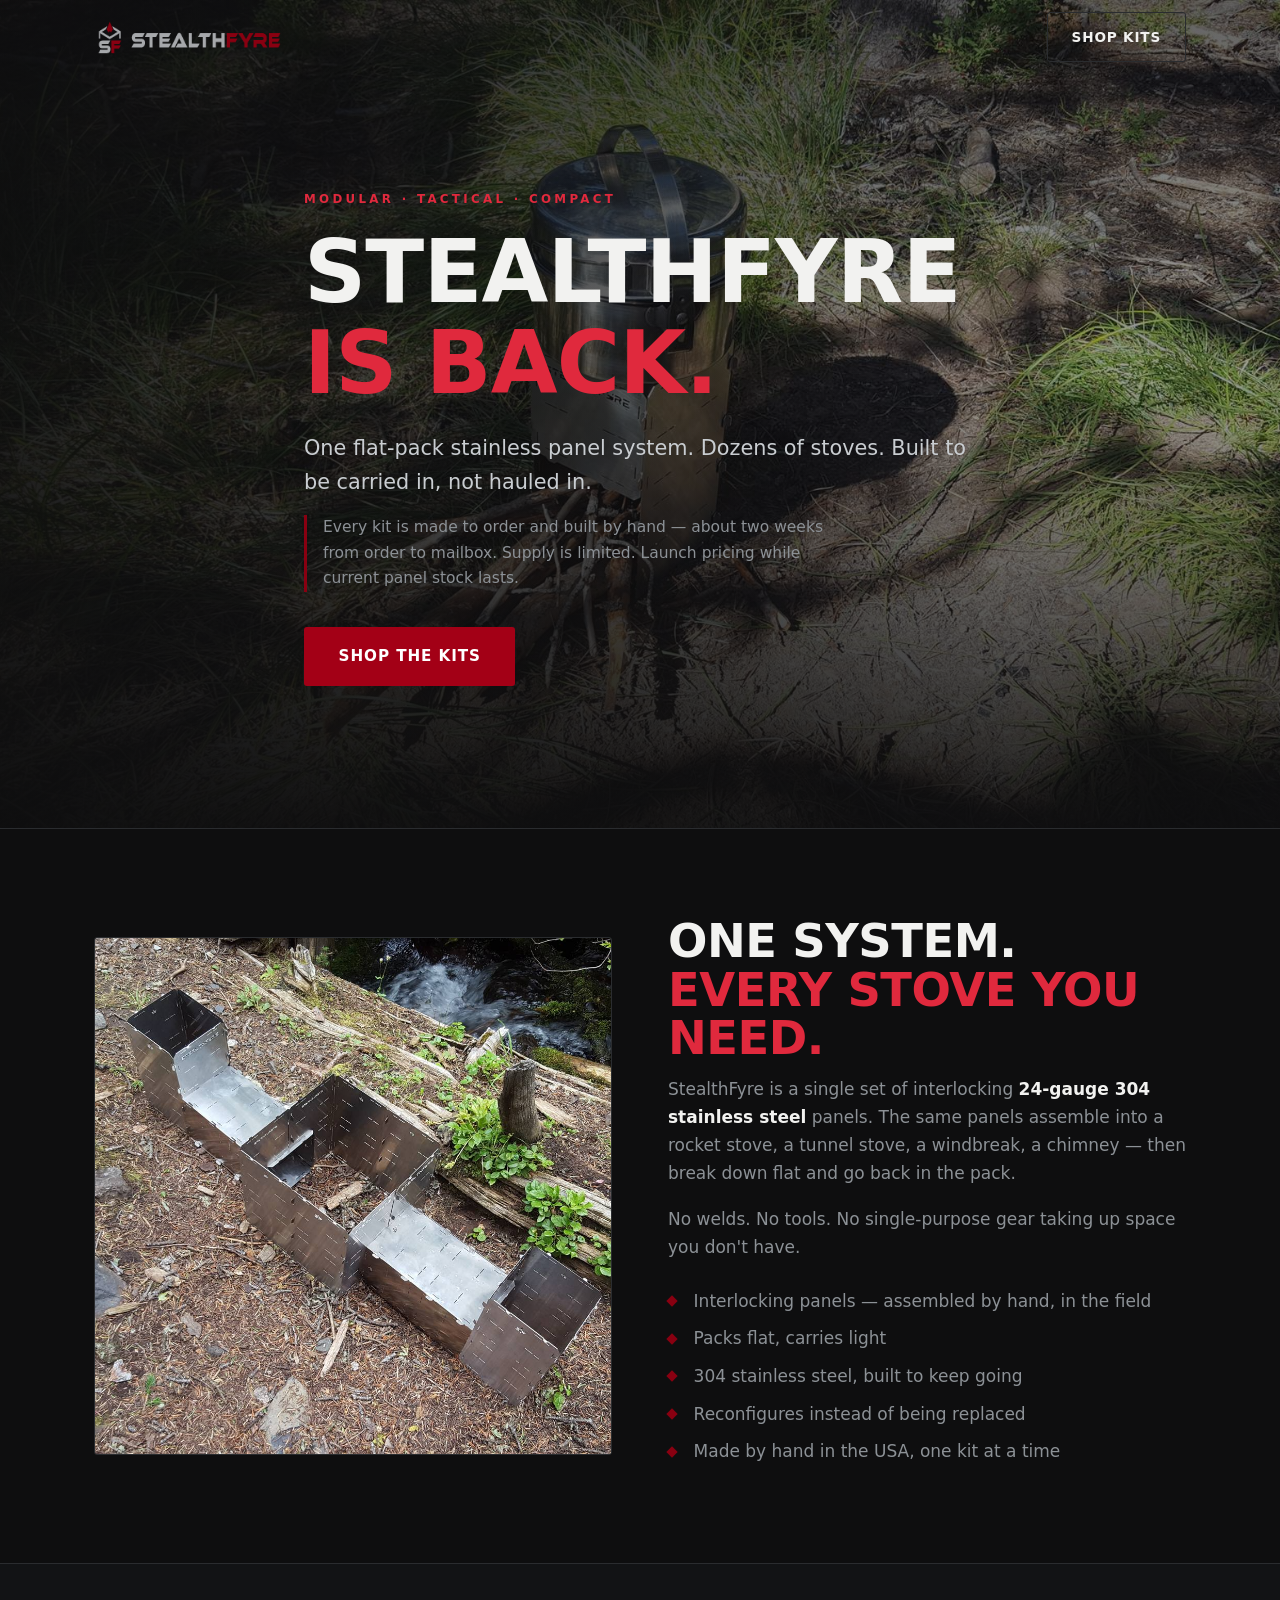
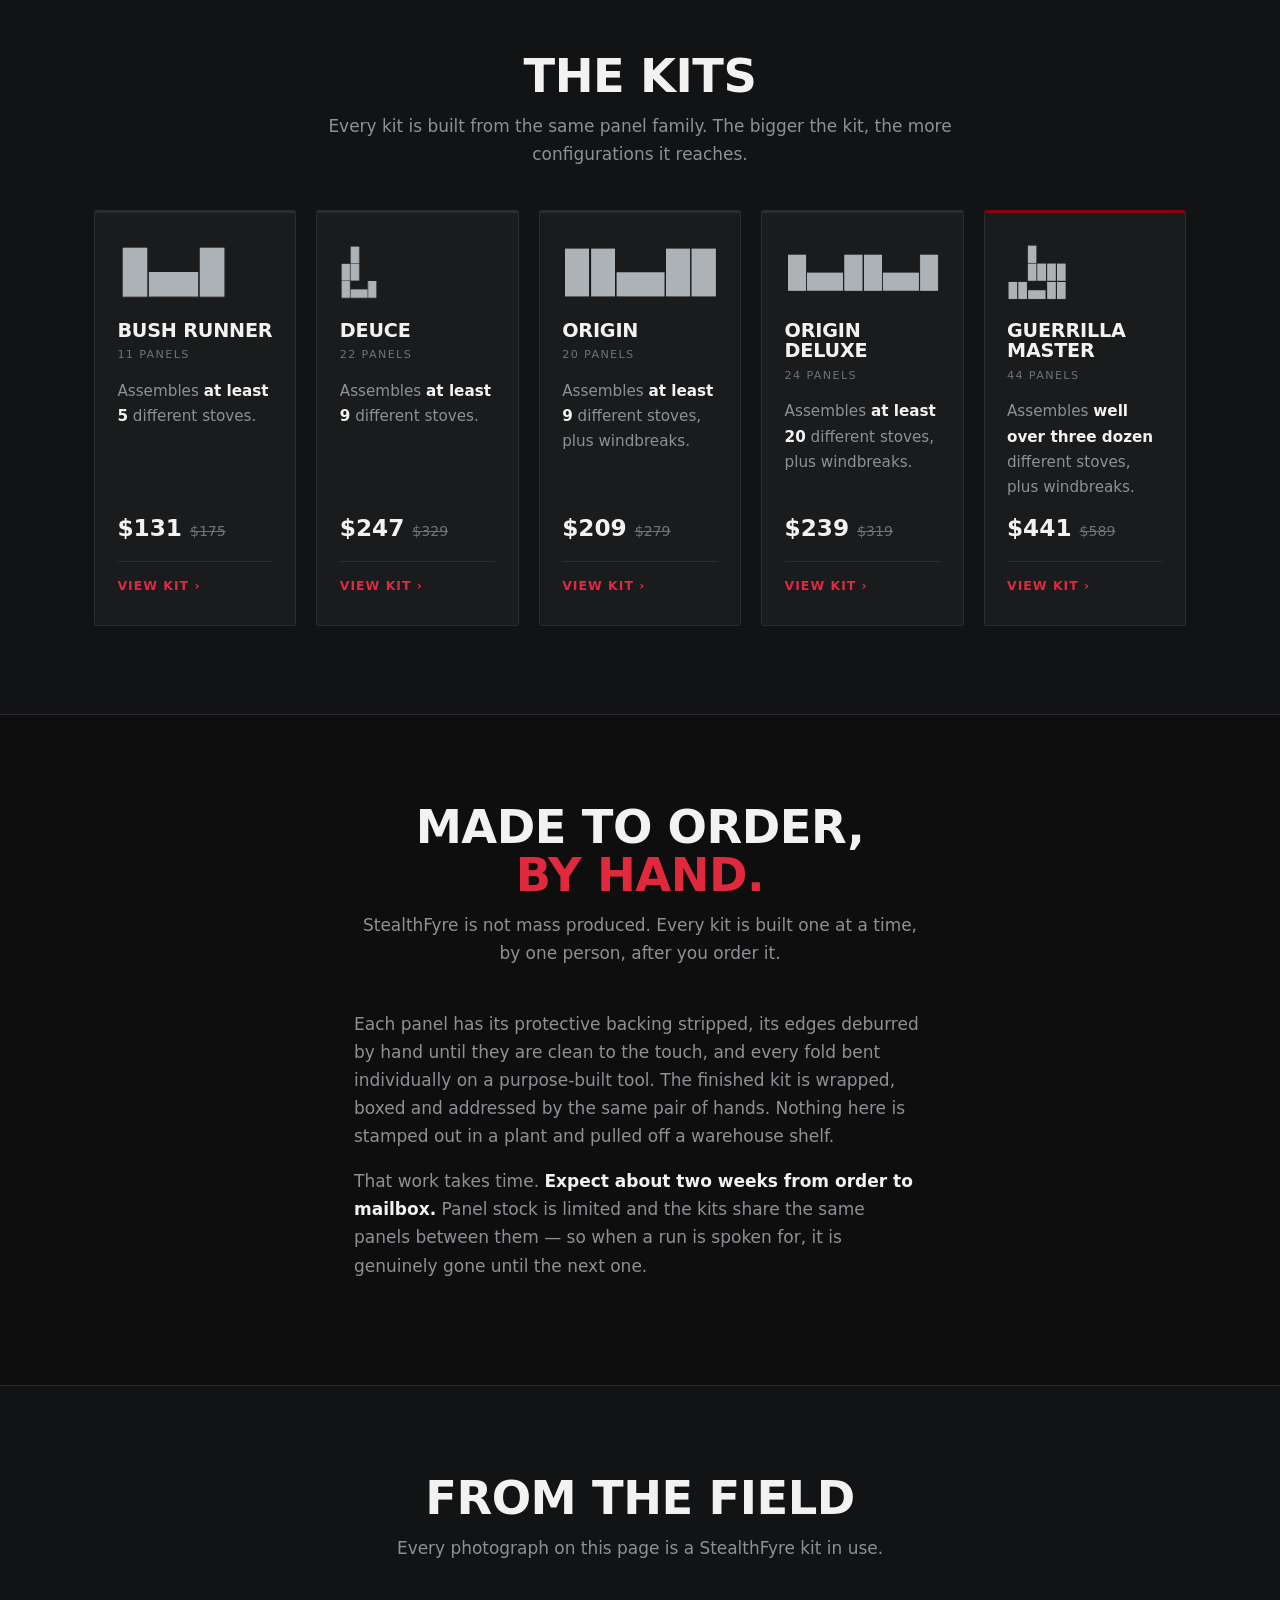
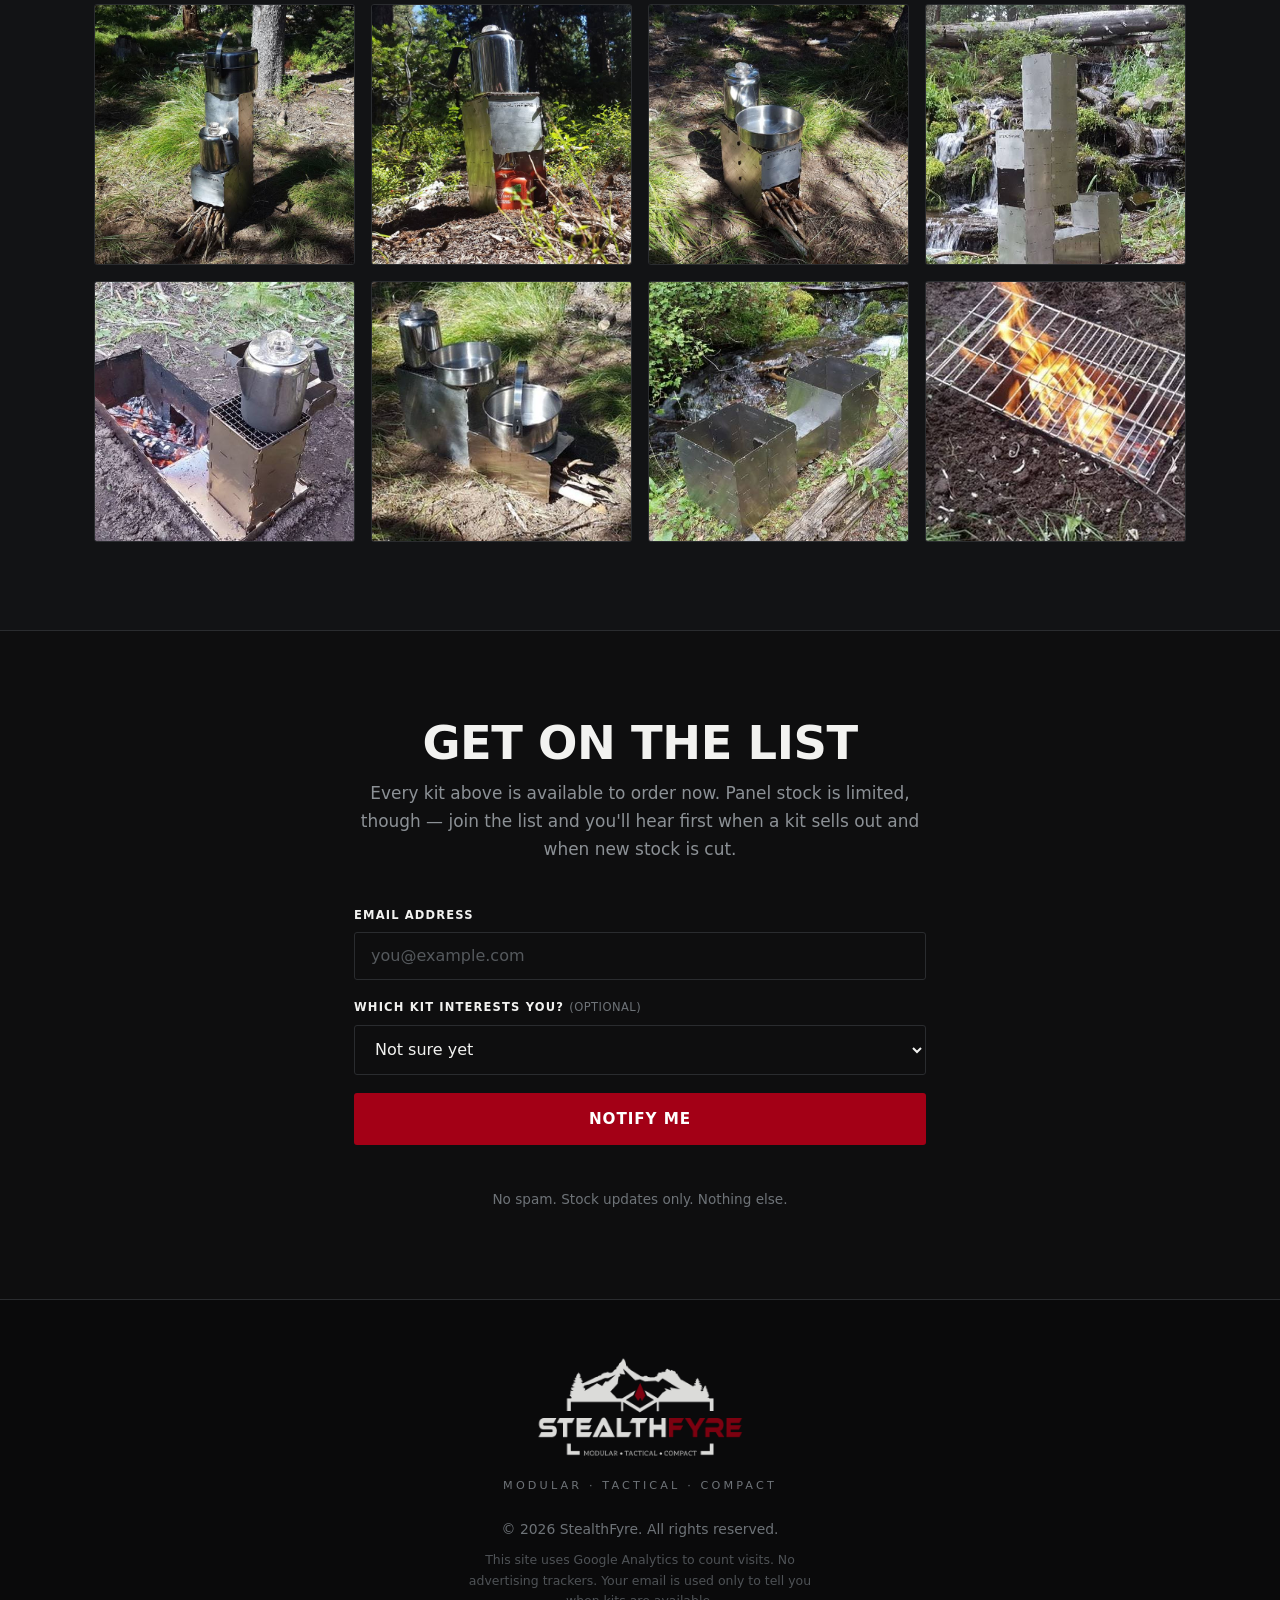
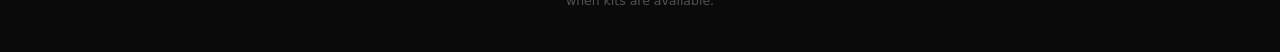
==== commit 802d9b5b: "Restore the panel-built chimney claim Removing every chimney mention alongside the accessories was t" ====
--- a/index.html
+++ b/index.html
@@ -83,8 +83,8 @@
       <h2 class="h2">One system.<br><span class="accent">Every stove you need.</span></h2>
       <p>
         StealthFyre is a single set of interlocking <strong>24-gauge 304 stainless steel</strong>
-        panels. The same panels assemble into a rocket stove, a tunnel stove, a tower, a
-        windbreak — then break down flat and go back in the pack.
+        panels. The same panels assemble into a rocket stove, a tunnel stove, a windbreak,
+        a chimney — then break down flat and go back in the pack.
       </p>
       <p>
         No welds. No tools. No single-purpose gear taking up space you don't have.
